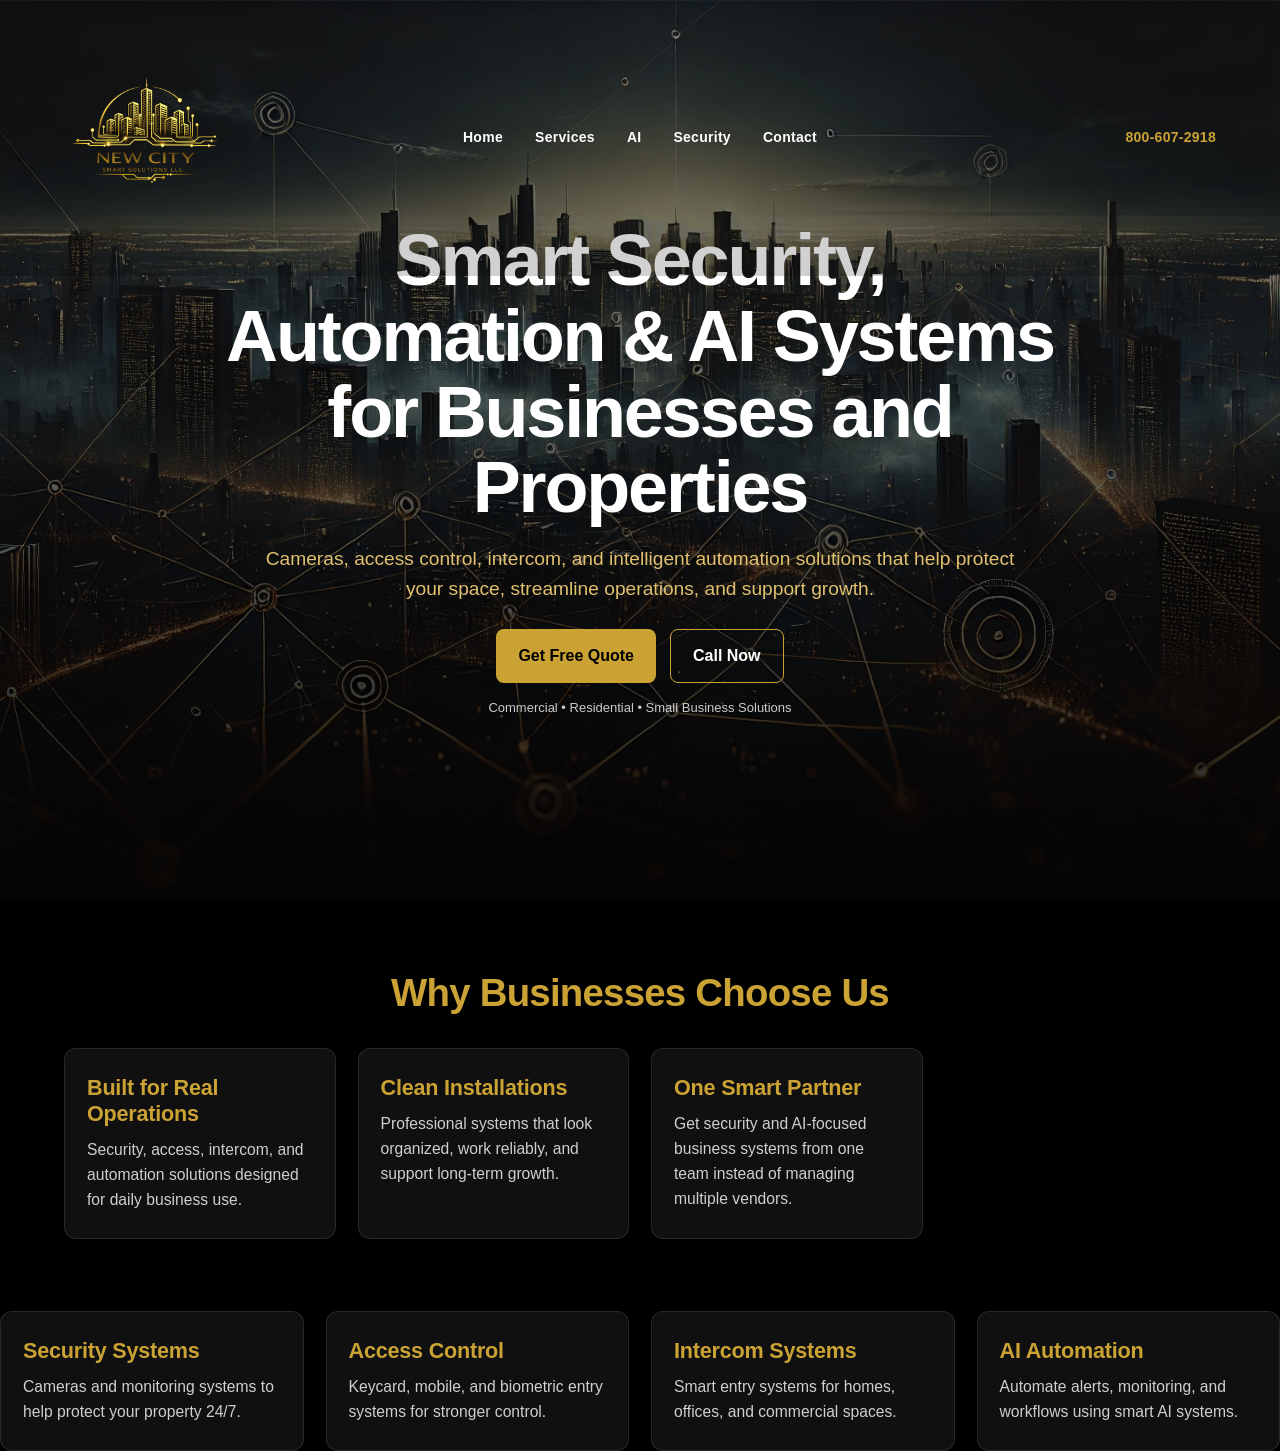
==== index.html @ bf5fdc08 "Update services section with new content" ====
<!DOCTYPE html>
<html lang="en">
<head>
  <meta charset="UTF-8" />
  <meta name="viewport" content="width=device-width, initial-scale=1.0" />
  <title>New City Smart Solutions LLC</title>
  <link rel="stylesheet" href="style.css" />
</head>

<body>

  <header class="site-header">
    <div class="header-shell">

      <div class="brand">
        <img src="logo-primary.png" class="brand-logo" alt="New City Smart Solutions logo" />
      </div>

      <nav class="main-nav">
        <a href="index.html">Home</a>
        <a href="services.html">Services</a>
        <a href="ai-automation.html">AI</a>
        <a href="security-systems.html">Security</a>
        <a href="contact.html">Contact</a>
      </nav>

      <div class="header-phone">
        800-607-2918
      </div>

    </div>
  </header>

  <section class="hero">
    <div class="hero-inner">

      <h1>Smart Security, Automation &amp; AI Systems for Businesses and Properties</h1>

      <p>
        Cameras, access control, intercom, and intelligent automation solutions that help protect your space, streamline operations, and support growth.
      </p>

      <div class="buttons">
        <a href="contact.html" class="btn gold">Get Free Quote</a>
        <a href="tel:18006072918" class="btn outline">Call Now</a>
      </div>

      <p style="margin-top:15px; font-size:13px; color:#ccc;">
        Commercial • Residential • Small Business Solutions
      </p>

    </div>
  </section>

 <section class="services">
  <h2>Why Businesses Choose Us</h2>

  <div class="service-grid">
    <div class="service-card">
      <h3>Built for Real Operations</h3>
      <p>Security, access, intercom, and automation solutions designed for daily business use.</p>
    </div>

    <div class="service-card">
      <h3>Clean Installations</h3>
      <p>Professional systems that look organized, work reliably, and support long-term growth.</p>
    </div>

    <div class="service-card">
      <h3>One Smart Partner</h3>
      <p>Get security and AI-focused business systems from one team instead of managing multiple vendors.</p>
    </div>
  </div>
</section>    <div class="service-grid">

      <a href="security-systems.html" class="service-card">
        <h3>Security Systems</h3>
        <p>
          Cameras and monitoring systems to help protect your property 24/7.
        </p>
      </a>

      <a href="access-control.html" class="service-card">
        <h3>Access Control</h3>
        <p>
          Keycard, mobile, and biometric entry systems for stronger control.
        </p>
      </a>

      <a href="intercom.html" class="service-card">
        <h3>Intercom Systems</h3>
        <p>
          Smart entry systems for homes, offices, and commercial spaces.
        </p>
      </a>

      <a href="ai-automation.html" class="service-card">
        <h3>AI Automation</h3>
        <p>
          Automate alerts, monitoring, and workflows using smart AI systems.
        </p>
      </a>

    </div>
  </section>

</body>
</html>
---- style.css ----
:root{
  --gold:#cba234;
  --gold-soft:#e1c16f;
  --bg:#000;
  --bg-card:#101010;
  --text:#ffffff;
  --muted:#cfcfcf;
  --border:rgba(255,255,255,0.10);
  --max:1200px;
}

/* RESET */
*{
  box-sizing:border-box;
  margin:0;
  padding:0;
}

html{
  scroll-behavior:smooth;
}

body{
  font-family:Arial, sans-serif;
  background:var(--bg);
  color:var(--text);
  line-height:1.5;
}

a{
  color:inherit;
  text-decoration:none;
}

img{
  display:block;
  max-width:100%;
}

/* ================= HEADER ================= */

.site-header{
  position:fixed;
  top:0;
  left:0;
  width:100%;
  background:rgba(0,0,0,0.18);
  z-index:100;
}

.header-shell{
  display:flex;
  align-items:center;
  justify-content:space-between;
  width:100%;
  max-width:var(--max);
  margin:0 auto;
  padding:14px 24px;
  gap:24px;
}

.brand{
  flex:1;
  display:flex;
  align-items:center;
}

.brand-logo{
  width:150px;
  height:auto;
}

.main-nav{
  flex:1;
  display:flex;
  justify-content:center;
  align-items:center;
  gap:32px;
}

.main-nav a{
  color:var(--text);
  font-size:14px;
  font-weight:600;
  letter-spacing:0.02em;
  transition:opacity 0.2s ease;
}

.main-nav a:hover{
  opacity:0.75;
}

.header-phone{
  flex:1;
  text-align:right;
  color:var(--gold);
  font-weight:700;
  white-space:nowrap;
  font-size:14px;
  letter-spacing:0.02em;
}

/* ================= HERO ================= */

.hero{
  min-height:100vh;
  display:flex;
  align-items:center;
  justify-content:center;
  text-align:center;
  padding:132px 24px 72px;
  background:
    linear-gradient(rgba(0,0,0,0.34), rgba(0,0,0,0.88)),
    url("hero-city.webp") center/cover no-repeat;
}

.hero-inner{
  width:100%;
  max-width:860px;
}

.hero h1{
  font-size:clamp(2.4rem, 6vw, 4.5rem);
  line-height:1.05;
  letter-spacing:-0.03em;
  margin-bottom:18px;
}

.hero p{
  max-width:760px;
  margin:0 auto 18px;
  color:var(--gold-soft);
  font-size:clamp(1rem, 2vw, 1.2rem);
  line-height:1.55;
}

.buttons{
  display:flex;
  flex-direction:column;
  gap:14px;
  margin-top:26px;
}

.btn{
  display:inline-flex;
  align-items:center;
  justify-content:center;
  min-height:50px;
  padding:14px 22px;
  border-radius:8px;
  font-weight:700;
  text-align:center;
  transition:transform 0.2s ease, opacity 0.2s ease;
}

.btn:hover{
  transform:translateY(-1px);
  opacity:0.96;
}

.gold{
  background:var(--gold);
  color:#000;
}

.outline{
  border:1px solid var(--gold);
  color:var(--text);
  background:transparent;
}

/* ================= CONTENT SECTIONS ================= */

.services{
  max-width:var(--max);
  margin:0 auto;
  padding:72px 24px;
}

.services h2{
  color:var(--gold);
  text-align:center;
  margin-bottom:34px;
  font-size:clamp(1.8rem, 3vw, 2.4rem);
  line-height:1.1;
  letter-spacing:-0.02em;
}

.services > p{
  color:var(--muted);
}

/* ================= SERVICE GRID ================= */

.service-grid{
  display:grid;
  grid-template-columns:1fr;
  gap:22px;
}

.service-card{
  display:block;
  background:var(--bg-card);
  border:1px solid var(--border);
  border-radius:12px;
  padding:26px 22px;
  transition:transform 0.2s ease, border-color 0.2s ease;
}

.service-card:hover{
  transform:translateY(-3px);
  border-color:rgba(203,162,52,0.45);
}

.service-card h3{
  color:var(--gold);
  margin-bottom:10px;
  font-size:1.35rem;
  line-height:1.2;
  letter-spacing:-0.01em;
}

.service-card p{
  color:var(--muted);
  font-size:0.98rem;
  line-height:1.6;
}

/* ================= FORM ================= */

form{
  width:100%;
  max-width:760px;
  margin:0 auto;
}

input,
textarea,
button{
  font:inherit;
}

input,
textarea{
  width:100%;
  padding:14px 16px;
  border:1px solid var(--border);
  border-radius:8px;
  background:#0b0b0b;
  color:var(--text);
}

textarea{
  min-height:150px;
  resize:vertical;
}

/* ================= DESKTOP ================= */

@media (min-width:768px){
  .buttons{
    flex-direction:row;
    justify-content:center;
  }

  .brand-logo{
    width:165px;
  }

  .service-grid{
    grid-template-columns:repeat(2, 1fr);
  }
}

@media (min-width:1024px){
  .service-grid{
    grid-template-columns:repeat(4, 1fr);
  }
}

/* ================= MOBILE ================= */

@media (max-width:768px){
  .header-shell{
    flex-direction:column;
    align-items:center;
    gap:12px;
    padding:12px 16px;
  }

  .brand,
  .main-nav,
  .header-phone{
    flex:none;
    width:100%;
    text-align:center;
    justify-content:center;
  }

  .main-nav{
    flex-wrap:wrap;
    gap:14px 18px;
  }

  .hero{
    padding:188px 20px 64px;
  }

  .services{
    padding:56px 16px;
  }
}
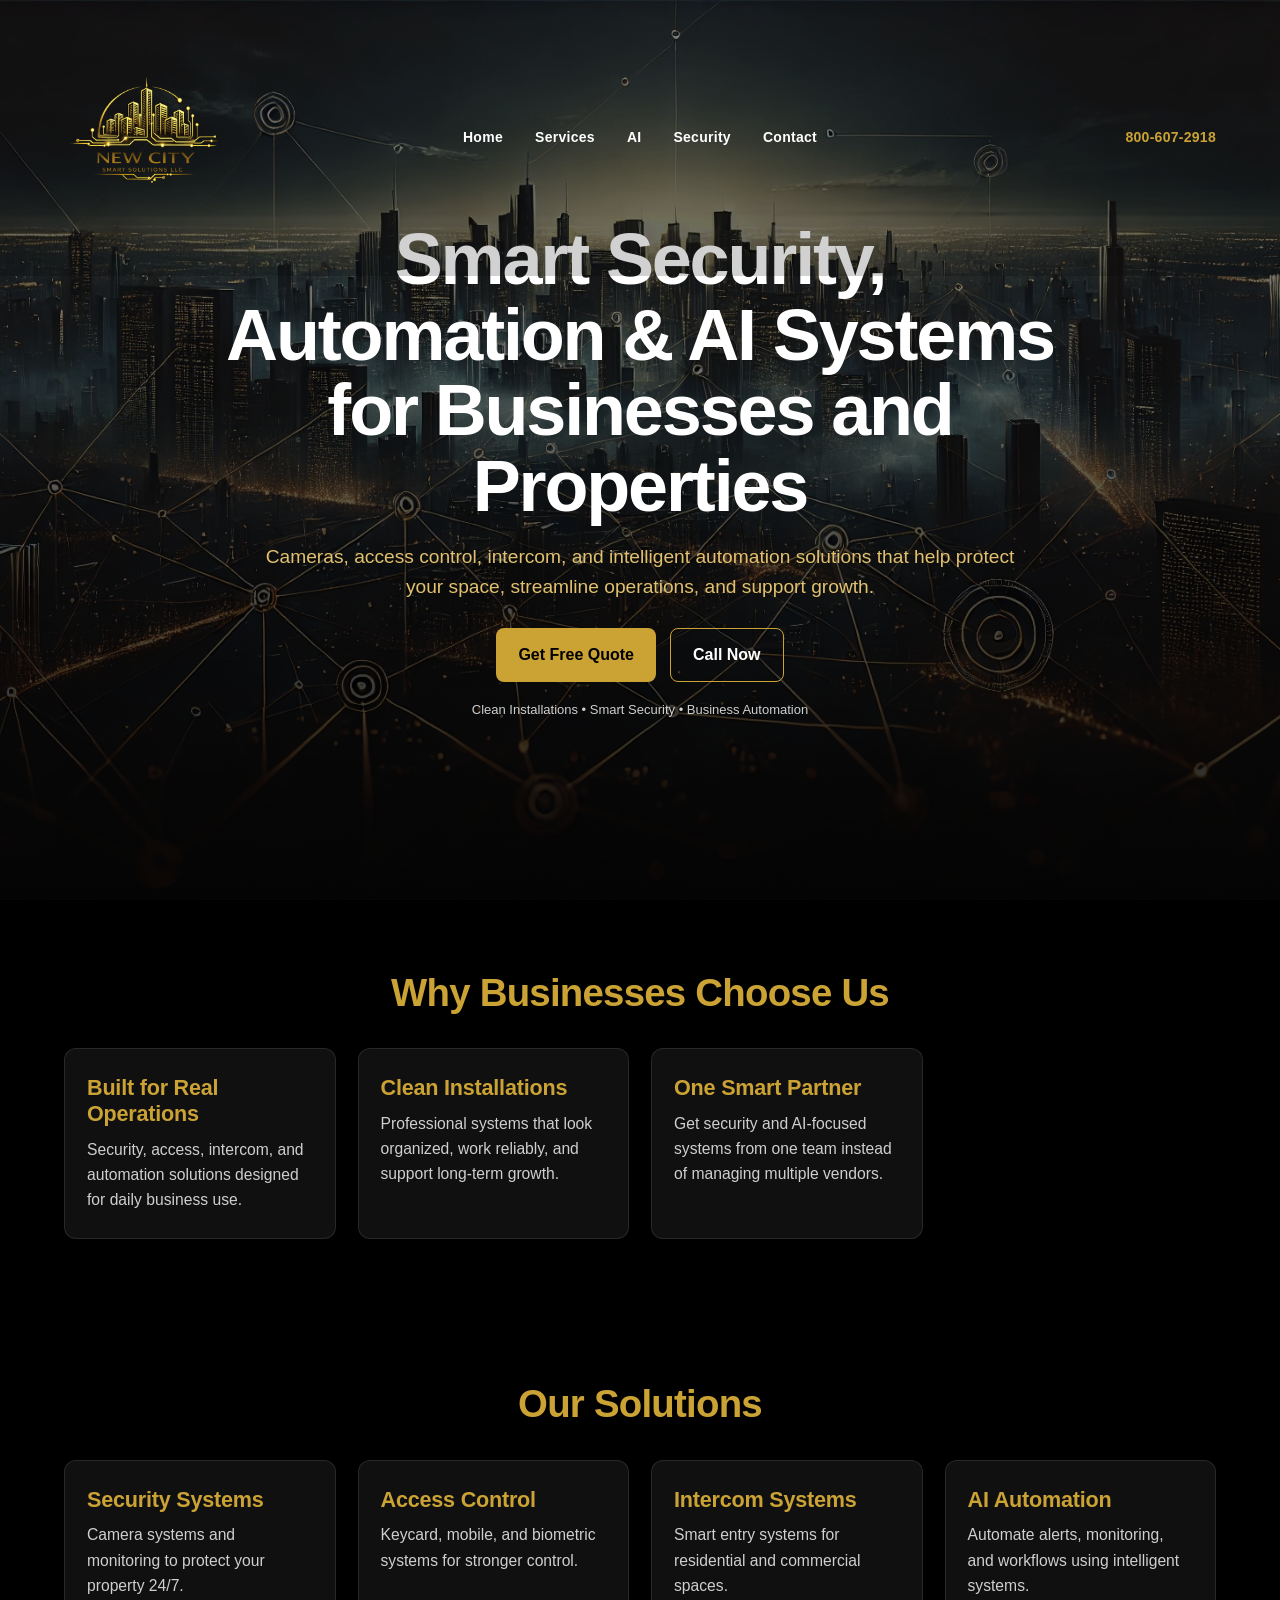
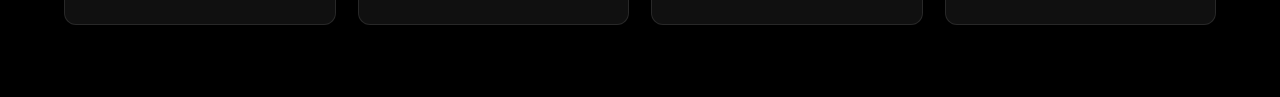
==== commit 31902b4f: "Refactor header and hero section in index.html" ====
--- a/index.html
+++ b/index.html
@@ -9,100 +9,119 @@
 
 <body>
 
-  <header class="site-header">
-    <div class="header-shell">
+<!-- HEADER -->
+<header class="site-header">
+  <div class="header-shell">
 
-      <div class="brand">
-        <img src="logo-primary.png" class="brand-logo" alt="New City Smart Solutions logo" />
-      </div>
+    <div class="brand">
+      <img src="logo-primary.png" class="brand-logo" alt="New City Smart Solutions logo" />
+    </div>
 
-      <nav class="main-nav">
-        <a href="index.html">Home</a>
-        <a href="services.html">Services</a>
-        <a href="ai-automation.html">AI</a>
-        <a href="security-systems.html">Security</a>
-        <a href="contact.html">Contact</a>
-      </nav>
+    <nav class="main-nav">
+      <a href="index.html">Home</a>
+      <a href="services.html">Services</a>
+      <a href="ai-automation.html">AI</a>
+      <a href="security-systems.html">Security</a>
+      <a href="contact.html">Contact</a>
+    </nav>
 
-      <div class="header-phone">
-        800-607-2918
-      </div>
+    <div class="header-phone">
+      800-607-2918
+    </div>
 
+  </div>
+</header>
+
+<!-- HERO -->
+<section class="hero">
+  <div class="hero-inner">
+
+    <h1>Smart Security, Automation &amp; AI Systems for Businesses and Properties</h1>
+
+    <p>
+      Cameras, access control, intercom, and intelligent automation solutions that help protect your space, streamline operations, and support growth.
+    </p>
+
+    <div class="buttons">
+      <a href="contact.html" class="btn gold">Get Free Quote</a>
+      <a href="tel:18006072918" class="btn outline">Call Now</a>
     </div>
-  </header>
 
-  <section class="hero">
-    <div class="hero-inner">
+    <p style="margin-top:18px; font-size:13px; color:#cfcfcf;">
+      Clean Installations • Smart Security • Business Automation
+    </p>
 
-      <h1>Smart Security, Automation &amp; AI Systems for Businesses and Properties</h1>
+  </div>
+</section>
 
-      <p>
-        Cameras, access control, intercom, and intelligent automation solutions that help protect your space, streamline operations, and support growth.
-      </p>
-
-      <div class="buttons">
-        <a href="contact.html" class="btn gold">Get Free Quote</a>
-        <a href="tel:18006072918" class="btn outline">Call Now</a>
-      </div>
-
-      <p style="margin-top:15px; font-size:13px; color:#ccc;">
-        Commercial • Residential • Small Business Solutions
-      </p>
-
-    </div>
-  </section>
-
- <section class="services">
+<!-- TRUST SECTION -->
+<section class="services">
   <h2>Why Businesses Choose Us</h2>
 
   <div class="service-grid">
+
     <div class="service-card">
       <h3>Built for Real Operations</h3>
-      <p>Security, access, intercom, and automation solutions designed for daily business use.</p>
+      <p>
+        Security, access, intercom, and automation solutions designed for daily business use.
+      </p>
     </div>
 
     <div class="service-card">
       <h3>Clean Installations</h3>
-      <p>Professional systems that look organized, work reliably, and support long-term growth.</p>
+      <p>
+        Professional systems that look organized, work reliably, and support long-term growth.
+      </p>
     </div>
 
     <div class="service-card">
       <h3>One Smart Partner</h3>
-      <p>Get security and AI-focused business systems from one team instead of managing multiple vendors.</p>
+      <p>
+        Get security and AI-focused systems from one team instead of managing multiple vendors.
+      </p>
     </div>
+
   </div>
-</section>    <div class="service-grid">
+</section>
 
-      <a href="security-systems.html" class="service-card">
-        <h3>Security Systems</h3>
-        <p>
-          Cameras and monitoring systems to help protect your property 24/7.
-        </p>
-      </a>
+<!-- SERVICES SECTION -->
+<section class="services">
 
-      <a href="access-control.html" class="service-card">
-        <h3>Access Control</h3>
-        <p>
-          Keycard, mobile, and biometric entry systems for stronger control.
-        </p>
-      </a>
+  <h2>Our Solutions</h2>
 
-      <a href="intercom.html" class="service-card">
-        <h3>Intercom Systems</h3>
-        <p>
-          Smart entry systems for homes, offices, and commercial spaces.
-        </p>
-      </a>
+  <div class="service-grid">
 
-      <a href="ai-automation.html" class="service-card">
-        <h3>AI Automation</h3>
-        <p>
-          Automate alerts, monitoring, and workflows using smart AI systems.
-        </p>
-      </a>
+    <a href="security-systems.html" class="service-card">
+      <h3>Security Systems</h3>
+      <p>
+        Camera systems and monitoring to protect your property 24/7.
+      </p>
+    </a>
 
-    </div>
-  </section>
+    <a href="access-control.html" class="service-card">
+      <h3>Access Control</h3>
+      <p>
+        Keycard, mobile, and biometric systems for stronger control.
+      </p>
+    </a>
+
+    <a href="intercom.html" class="service-card">
+      <h3>Intercom Systems</h3>
+      <p>
+        Smart entry systems for residential and commercial spaces.
+      </p>
+    </a>
+
+    <a href="ai-automation.html" class="service-card">
+      <h3>AI Automation</h3>
+      <p>
+        Automate alerts, monitoring, and workflows using intelligent systems.
+      </p>
+    </a>
+
+  </div>
+
+</section>
 
 </body>
 </html>
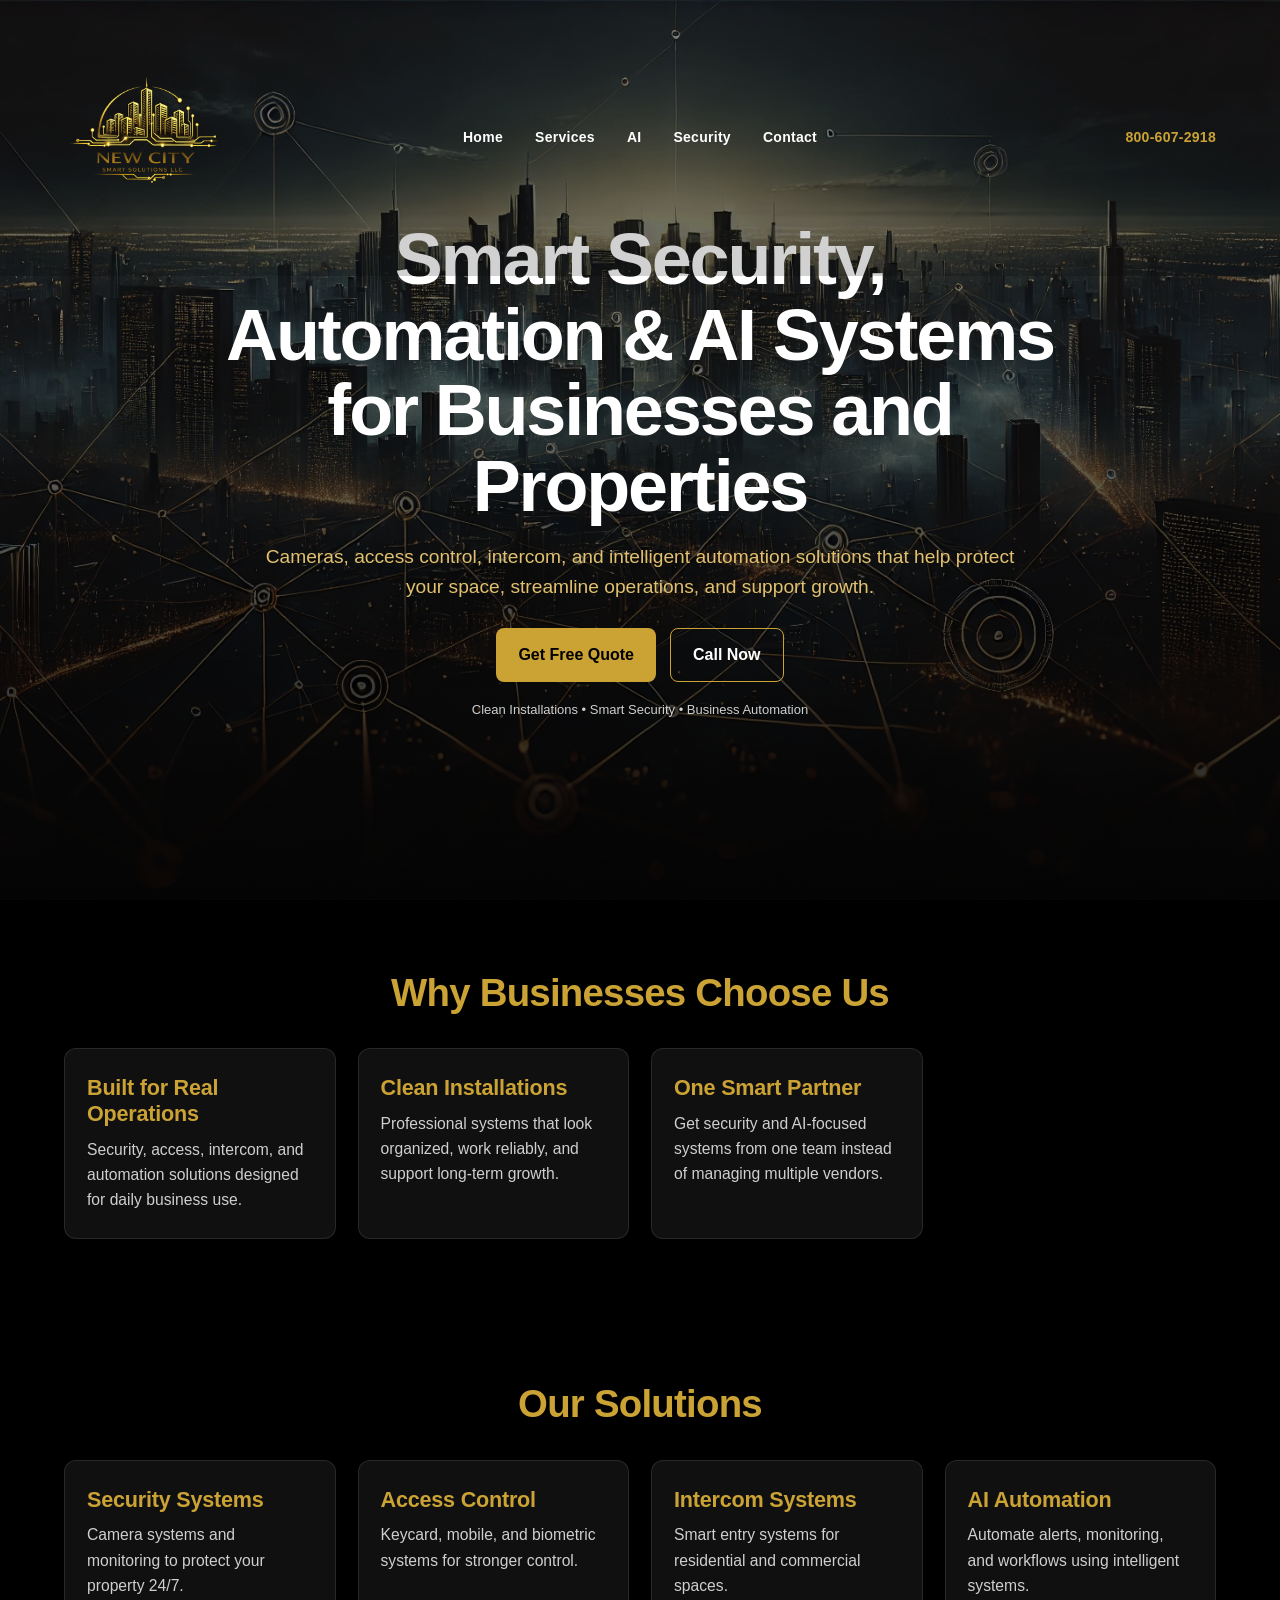
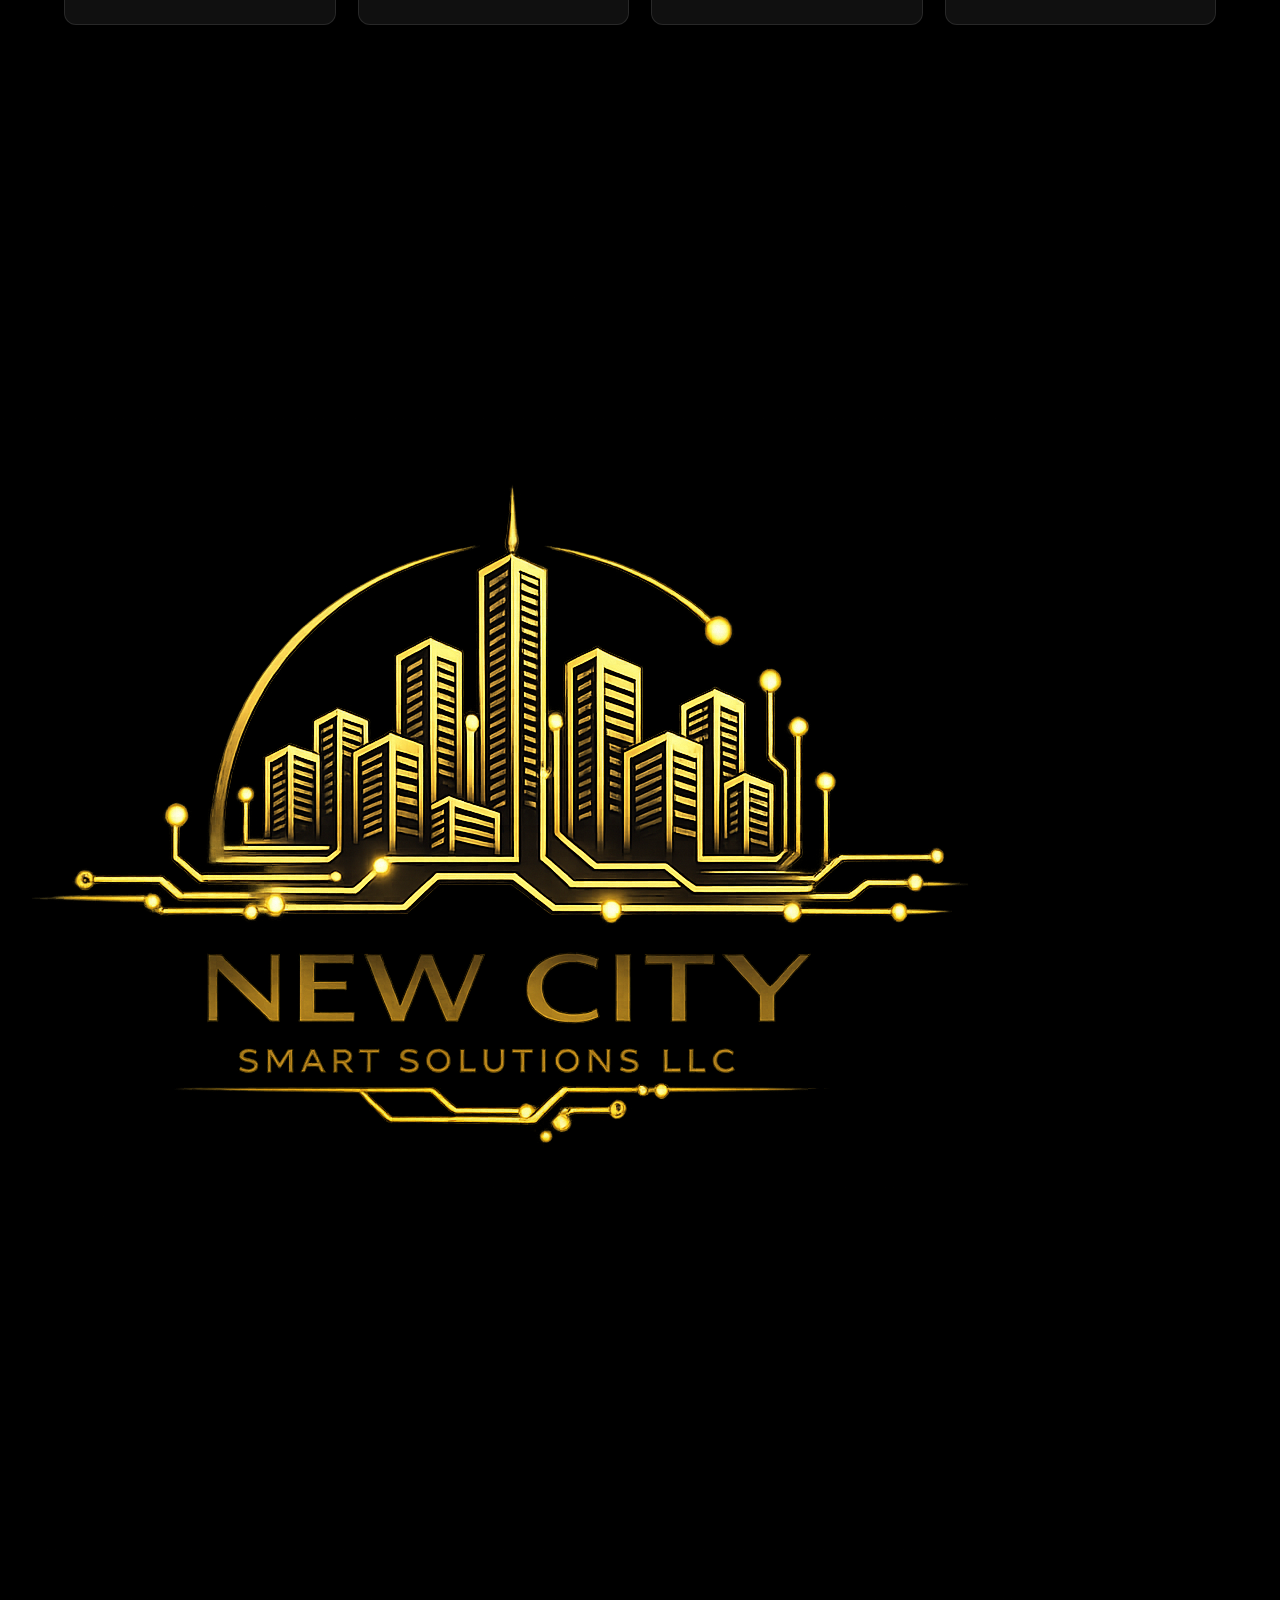
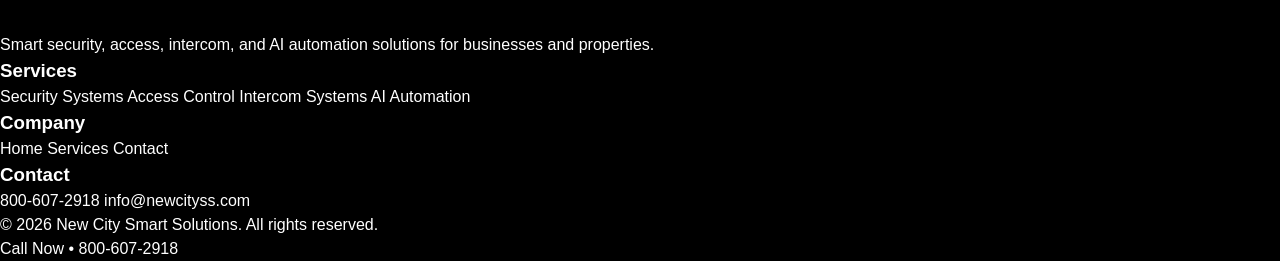
==== commit c49e12b6: "Implement footer with company and contact info Added footer section with company details and contact" ====
--- a/index.html
+++ b/index.html
@@ -9,7 +9,6 @@
 
 <body>
 
-<!-- HEADER -->
 <header class="site-header">
   <div class="header-shell">
 
@@ -32,7 +31,6 @@
   </div>
 </header>
 
-<!-- HERO -->
 <section class="hero">
   <div class="hero-inner">
 
@@ -54,7 +52,6 @@
   </div>
 </section>
 
-<!-- TRUST SECTION -->
 <section class="services">
   <h2>Why Businesses Choose Us</h2>
 
@@ -84,9 +81,7 @@
   </div>
 </section>
 
-<!-- SERVICES SECTION -->
 <section class="services">
-
   <h2>Our Solutions</h2>
 
   <div class="service-grid">
@@ -120,8 +115,47 @@
     </a>
 
   </div>
+</section>
 
-</section>
+<footer class="site-footer">
+  <div class="footer-shell">
+
+    <div class="footer-brand">
+      <img src="logo-primary.png" class="footer-logo" alt="New City Smart Solutions logo" />
+      <p class="footer-copy">
+        Smart security, access, intercom, and AI automation solutions for businesses and properties.
+      </p>
+    </div>
+
+    <div class="footer-column">
+      <h3>Services</h3>
+      <a href="security-systems.html">Security Systems</a>
+      <a href="access-control.html">Access Control</a>
+      <a href="intercom.html">Intercom Systems</a>
+      <a href="ai-automation.html">AI Automation</a>
+    </div>
+
+    <div class="footer-column">
+      <h3>Company</h3>
+      <a href="index.html">Home</a>
+      <a href="services.html">Services</a>
+      <a href="contact.html">Contact</a>
+    </div>
+
+    <div class="footer-column">
+      <h3>Contact</h3>
+      <a href="tel:18006072918">800-607-2918</a>
+      <a href="mailto:info@newcityss.com">info@newcityss.com</a>
+    </div>
+
+  </div>
+
+  <div class="footer-bottom">
+    <p>© 2026 New City Smart Solutions. All rights reserved.</p>
+  </div>
+</footer>
+
+<a href="tel:18006072918" class="mobile-call-bar">Call Now • 800-607-2918</a>
 
 </body>
 </html>
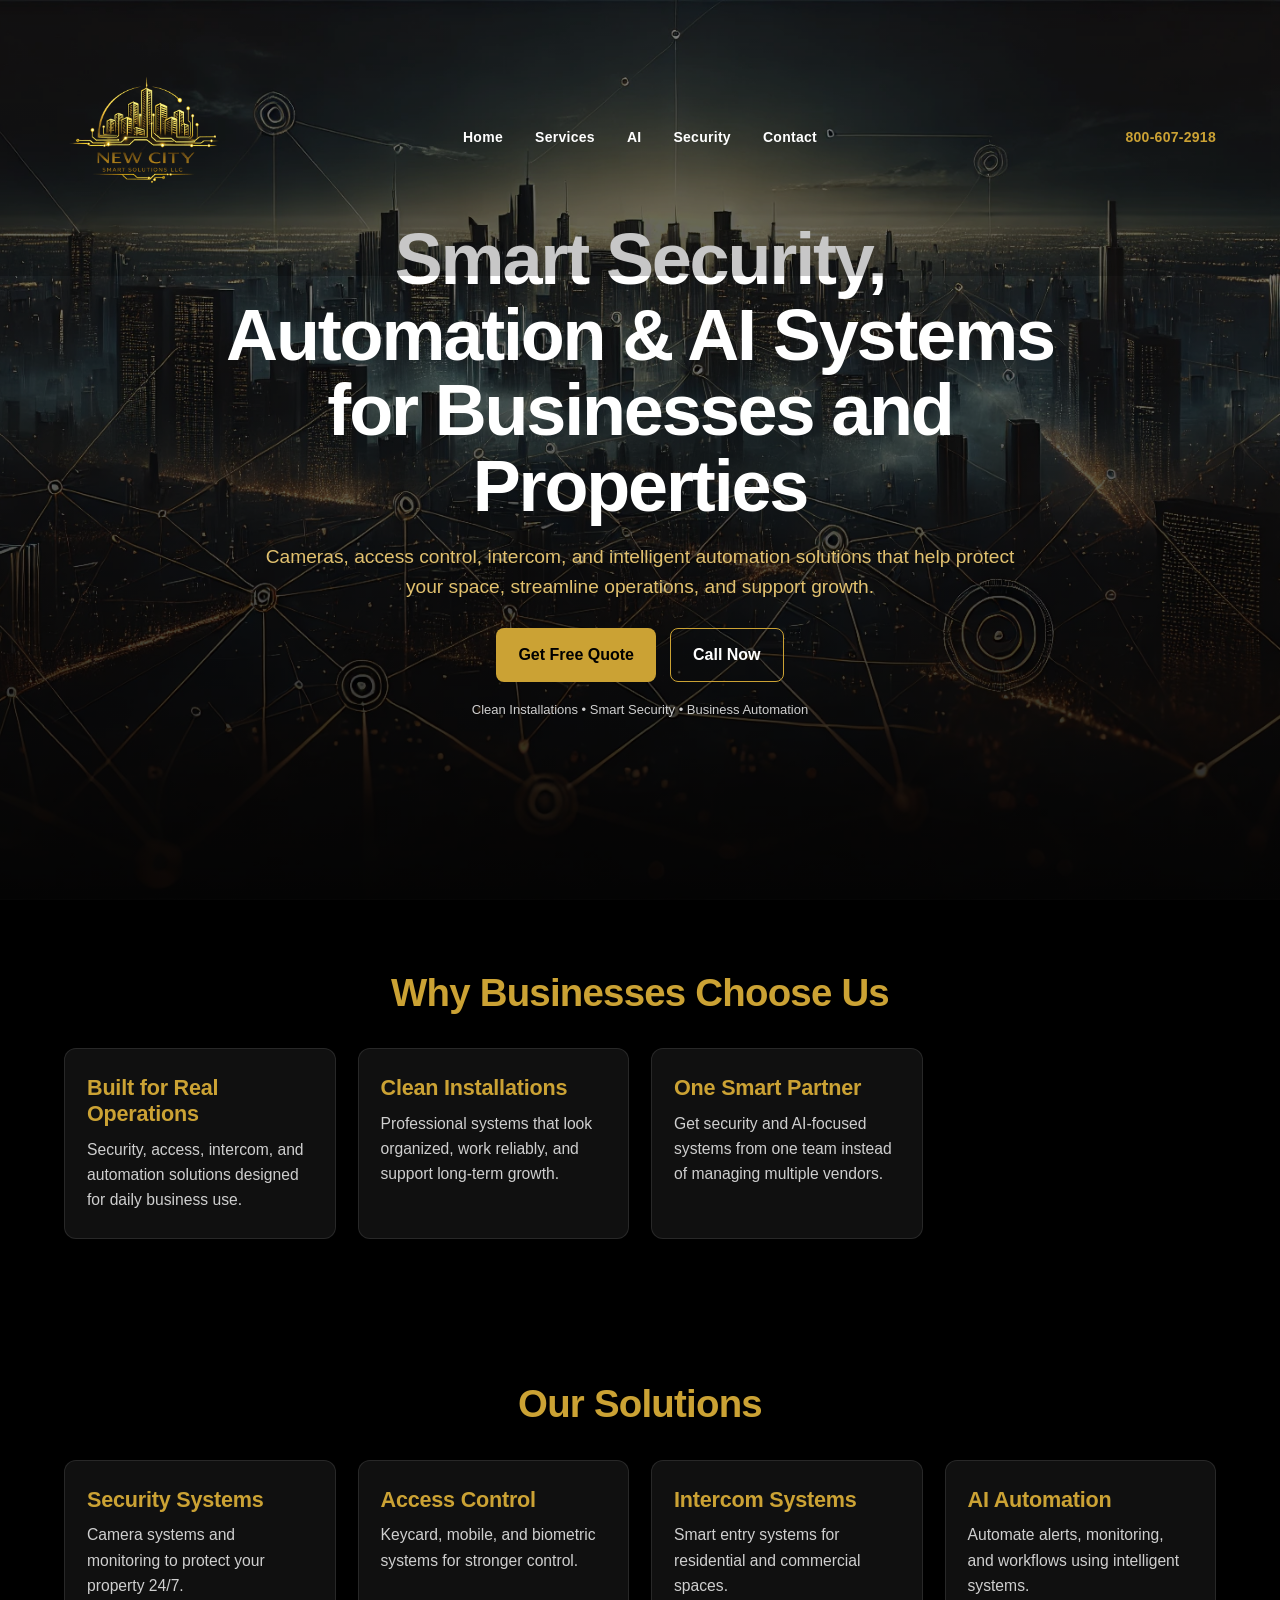
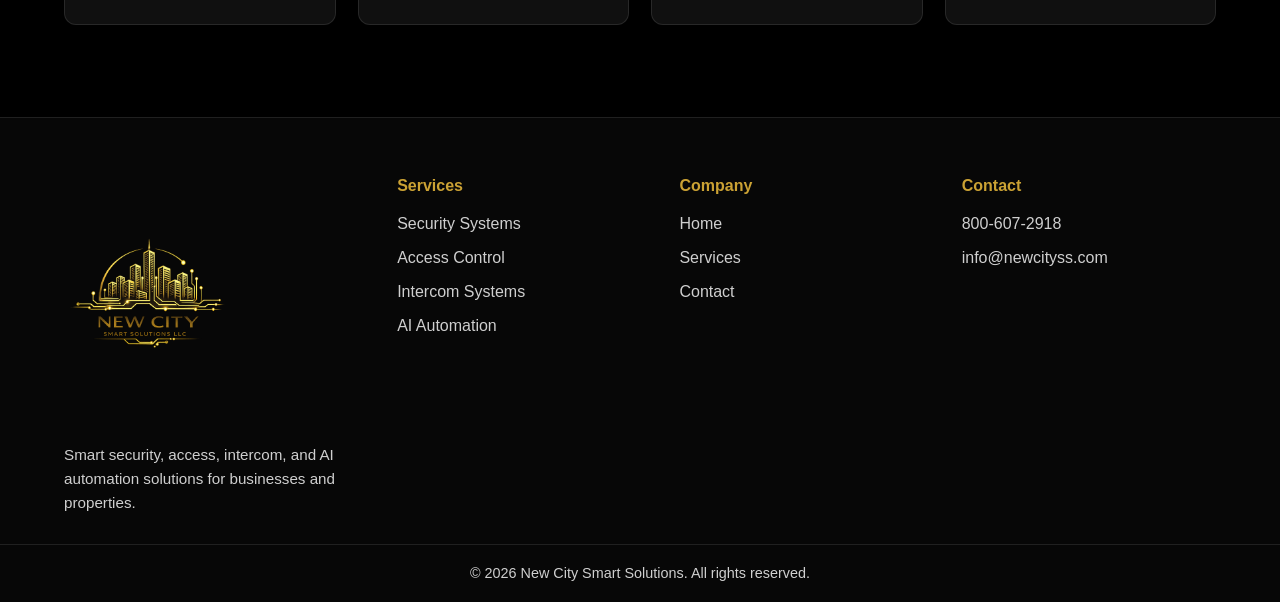
==== commit 76fe81d7: "Fix broken pages, add missing footer/mobile-bar/script to all pages Co-authored-by: etorresrely-dev " ====
--- a/index.html
+++ b/index.html
@@ -157,5 +157,6 @@
 
 <a href="tel:18006072918" class="mobile-call-bar">Call Now • 800-607-2918</a>
 
+<script src="script.js"></script>
 </body>
 </html>
--- a/style.css
+++ b/style.css
@@ -3,6 +3,7 @@
   --gold-soft:#e1c16f;
   --bg:#000;
   --bg-card:#101010;
+  --bg-footer:#070707;
   --text:#ffffff;
   --muted:#cfcfcf;
   --border:rgba(255,255,255,0.10);
@@ -37,14 +38,13 @@
   max-width:100%;
 }
 
-/* ================= HEADER ================= */
-
+/* HEADER */
 .site-header{
   position:fixed;
   top:0;
   left:0;
   width:100%;
-  background:rgba(0,0,0,0.18);
+  background:rgba(0,0,0,0.22);
   z-index:100;
 }
 
@@ -100,8 +100,7 @@
   letter-spacing:0.02em;
 }
 
-/* ================= HERO ================= */
-
+/* HOME HERO */
 .hero{
   min-height:100vh;
   display:flex;
@@ -117,6 +116,8 @@
 .hero-inner{
   width:100%;
   max-width:860px;
+  position:relative;
+  z-index:2;
 }
 
 .hero h1{
@@ -134,6 +135,49 @@
   line-height:1.55;
 }
 
+/* SERVICE HERO */
+.service-hero{
+  min-height:72vh;
+  display:flex;
+  align-items:center;
+  justify-content:center;
+  text-align:center;
+  position:relative;
+  padding:140px 24px 80px;
+  background-position:center;
+  background-size:cover;
+  background-repeat:no-repeat;
+}
+
+.hero-overlay{
+  position:absolute;
+  inset:0;
+  background:linear-gradient(rgba(0,0,0,0.30), rgba(0,0,0,0.82));
+}
+
+.service-hero .hero-inner{
+  width:100%;
+  max-width:860px;
+  position:relative;
+  z-index:2;
+}
+
+.service-hero h1{
+  font-size:clamp(2.3rem, 6vw, 4rem);
+  line-height:1.08;
+  letter-spacing:-0.03em;
+  margin-bottom:12px;
+}
+
+.service-hero p{
+  color:var(--gold-soft);
+  font-size:clamp(1rem, 2vw, 1.18rem);
+  line-height:1.5;
+  margin:0 auto 18px;
+  max-width:720px;
+}
+
+/* BUTTONS */
 .buttons{
   display:flex;
   flex-direction:column;
@@ -169,8 +213,7 @@
   background:transparent;
 }
 
-/* ================= CONTENT SECTIONS ================= */
-
+/* SECTIONS */
 .services{
   max-width:var(--max);
   margin:0 auto;
@@ -190,8 +233,7 @@
   color:var(--muted);
 }
 
-/* ================= SERVICE GRID ================= */
-
+/* GRID */
 .service-grid{
   display:grid;
   grid-template-columns:1fr;
@@ -226,8 +268,7 @@
   line-height:1.6;
 }
 
-/* ================= FORM ================= */
-
+/* FORM */
 form{
   width:100%;
   max-width:760px;
@@ -255,8 +296,75 @@
   resize:vertical;
 }
 
-/* ================= DESKTOP ================= */
-
+/* FOOTER */
+.site-footer{
+  background:var(--bg-footer);
+  border-top:1px solid var(--border);
+  margin-top:20px;
+}
+
+.footer-shell{
+  max-width:var(--max);
+  margin:0 auto;
+  padding:56px 24px 28px;
+  display:grid;
+  grid-template-columns:1fr;
+  gap:28px;
+}
+
+.footer-brand{
+  display:flex;
+  flex-direction:column;
+  gap:14px;
+}
+
+.footer-logo{
+  width:170px;
+  height:auto;
+}
+
+.footer-copy{
+  color:var(--muted);
+  max-width:340px;
+  font-size:0.95rem;
+  line-height:1.6;
+}
+
+.footer-column{
+  display:flex;
+  flex-direction:column;
+  gap:10px;
+}
+
+.footer-column h3{
+  color:var(--gold);
+  font-size:1rem;
+  margin-bottom:4px;
+}
+
+.footer-column a{
+  color:var(--muted);
+  transition:color 0.2s ease;
+}
+
+.footer-column a:hover{
+  color:var(--text);
+}
+
+.footer-bottom{
+  border-top:1px solid var(--border);
+  padding:18px 24px calc(18px + env(safe-area-inset-bottom, 0px));
+  text-align:center;
+  color:var(--muted);
+  font-size:0.9rem;
+}
+
+/* MOBILE CALL BAR */
+.mobile-call-bar{
+  display:none;
+}
+
+/* DESKTOP */
 @media (min-width:768px){
   .buttons{
     flex-direction:row;
@@ -270,6 +378,11 @@
   .service-grid{
     grid-template-columns:repeat(2, 1fr);
   }
+
+  .footer-shell{
+    grid-template-columns:1.2fr 1fr 1fr 1fr;
+    align-items:start;
+  }
 }
 
 @media (min-width:1024px){
@@ -278,14 +391,20 @@
   }
 }
 
-/* ================= MOBILE ================= */
-
+/* MOBILE */
 @media (max-width:768px){
+  .site-header{
+    position:sticky;
+    top:0;
+    background:rgba(0,0,0,0.82);
+    backdrop-filter:none;
+  }
+
   .header-shell{
     flex-direction:column;
     align-items:center;
-    gap:12px;
-    padding:12px 16px;
+    gap:8px;
+    padding:10px 16px 12px;
   }
 
   .brand,
@@ -293,20 +412,81 @@
   .header-phone{
     flex:none;
     width:100%;
+    justify-content:center;
     text-align:center;
-    justify-content:center;
+  }
+
+  .brand-logo{
+    width:132px;
+    margin:0 auto;
   }
 
   .main-nav{
     flex-wrap:wrap;
-    gap:14px 18px;
+    gap:8px 14px;
+  }
+
+  .main-nav a{
+    font-size:12px;
+    line-height:1.2;
+  }
+
+  .header-phone{
+    display:none;
   }
 
   .hero{
-    padding:188px 20px 64px;
+    min-height:auto;
+    padding:72px 20px 64px;
+  }
+
+  .hero h1{
+    font-size:clamp(2rem, 8vw, 3.2rem);
+    line-height:1.08;
+  }
+
+  .hero p{
+    font-size:1rem;
+    line-height:1.5;
+  }
+
+  .service-hero{
+    min-height:auto;
+    padding:72px 20px 64px;
+  }
+
+  .service-hero h1{
+    font-size:clamp(2rem, 8vw, 3rem);
   }
 
   .services{
     padding:56px 16px;
   }
-}
+
+  .footer-shell{
+    padding:48px 16px 24px;
+  }
+
+  .footer-bottom{
+    padding:16px 16px calc(82px + env(safe-area-inset-bottom, 0px));
+  }
+
+  .mobile-call-bar{
+    position:fixed;
+    left:16px;
+    right:16px;
+    bottom:calc(16px + env(safe-area-inset-bottom, 0px));
+    display:flex;
+    align-items:center;
+    justify-content:center;
+    min-height:54px;
+    padding:14px 18px;
+    border-radius:999px;
+    background:var(--gold);
+    color:#000;
+    font-weight:800;
+    font-size:15px;
+    z-index:200;
+    box-shadow:0 10px 30px rgba(0,0,0,0.35);
+  }
+}
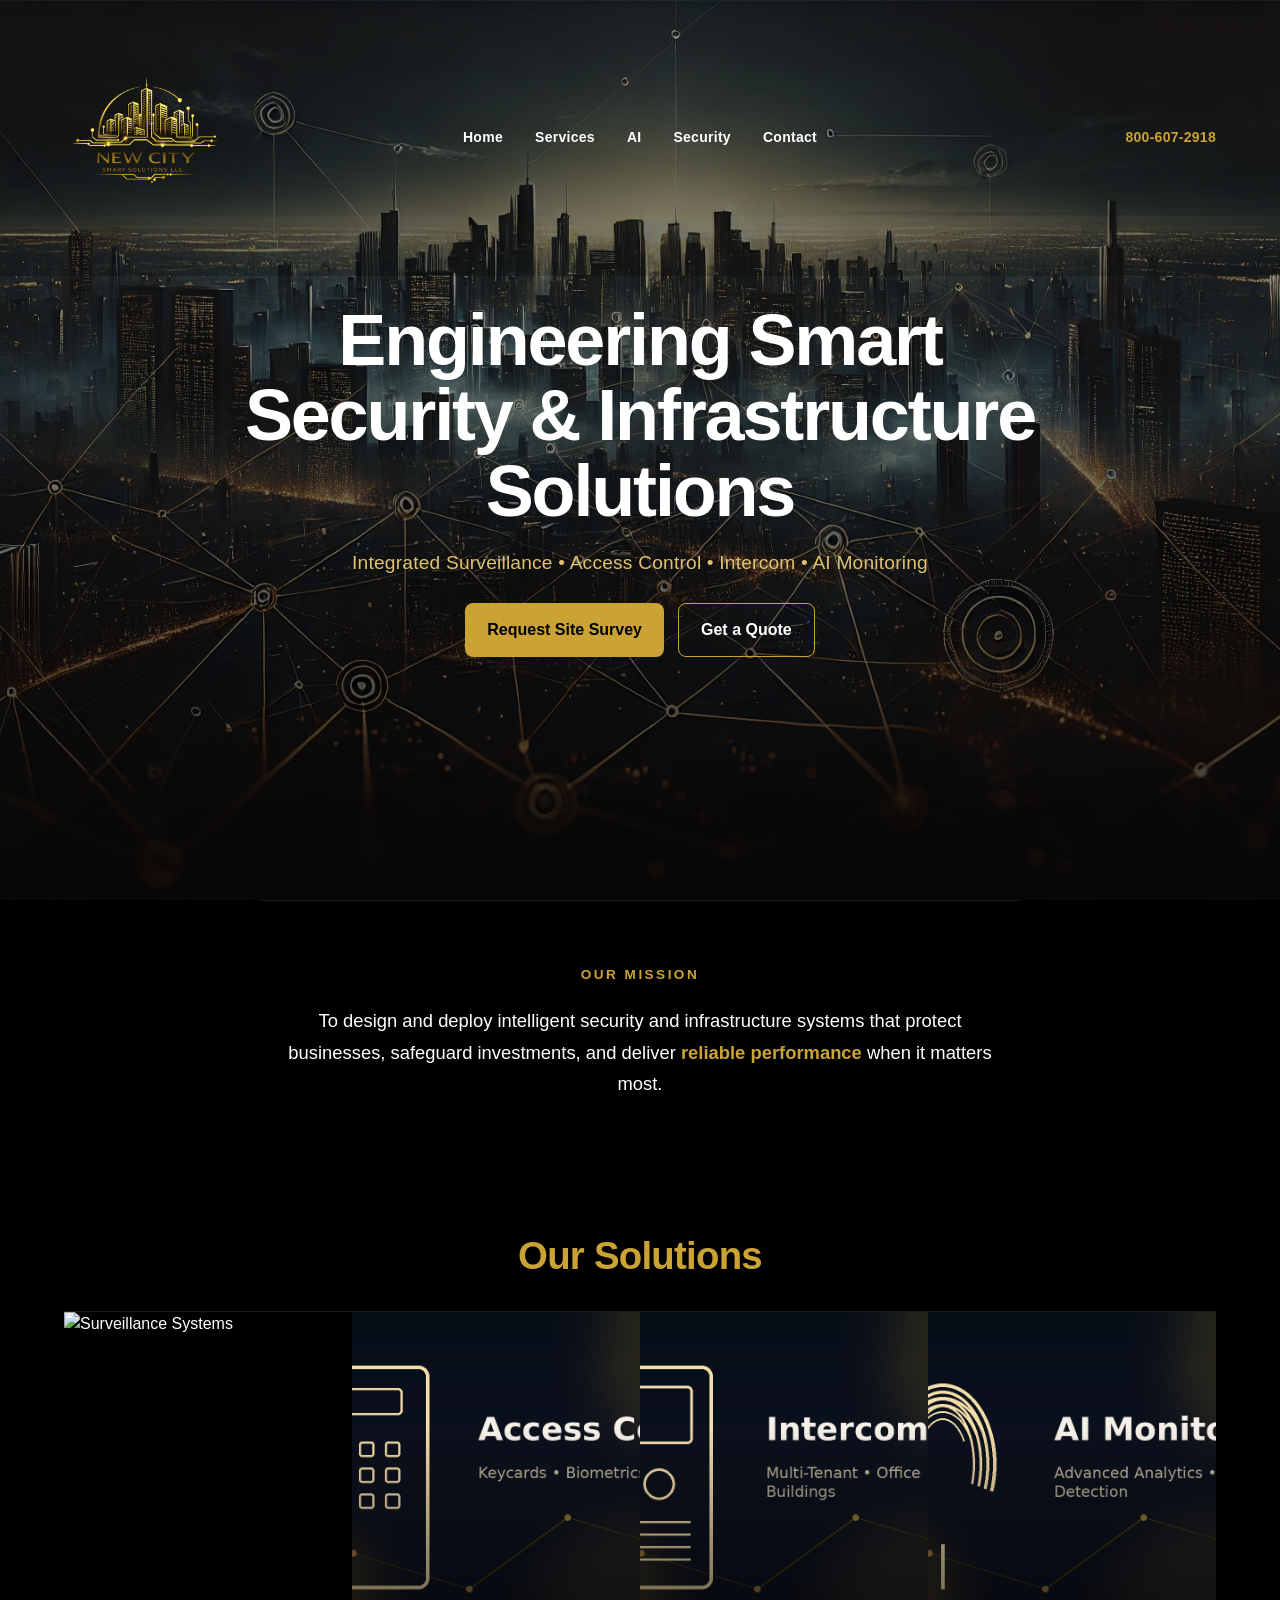
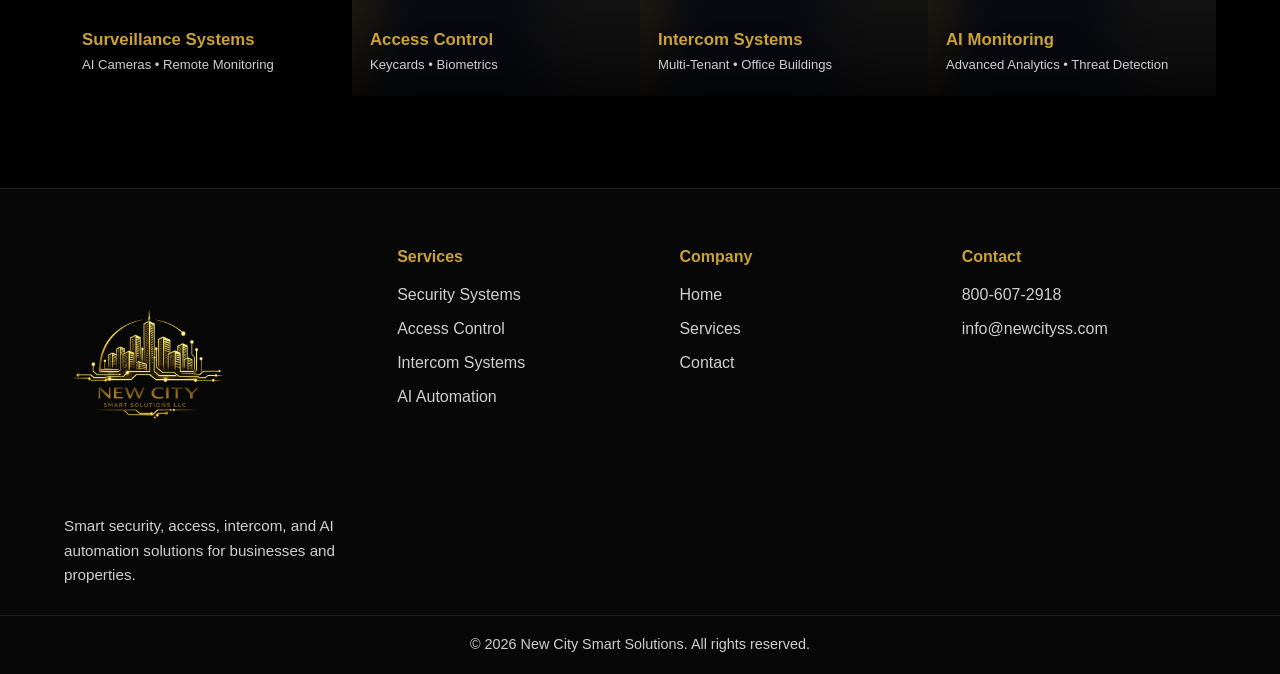
==== commit c386b33a: "Redesign hero page: new heading, mission section, image solution cards Co-authored-by: etorresrely-d" ====
--- a/index.html
+++ b/index.html
@@ -34,84 +34,66 @@
 <section class="hero">
   <div class="hero-inner">
 
-    <h1>Smart Security, Automation &amp; AI Systems for Businesses and Properties</h1>
+    <h1>Engineering Smart Security &amp; Infrastructure Solutions</h1>
 
-    <p>
-      Cameras, access control, intercom, and intelligent automation solutions that help protect your space, streamline operations, and support growth.
+    <p class="hero-tagline">
+      Integrated Surveillance &bull; Access Control &bull; Intercom &bull; AI Monitoring
     </p>
 
     <div class="buttons">
-      <a href="contact.html" class="btn gold">Get Free Quote</a>
-      <a href="tel:18006072918" class="btn outline">Call Now</a>
-    </div>
-
-    <p style="margin-top:18px; font-size:13px; color:#cfcfcf;">
-      Clean Installations • Smart Security • Business Automation
-    </p>
-
-  </div>
-</section>
-
-<section class="services">
-  <h2>Why Businesses Choose Us</h2>
-
-  <div class="service-grid">
-
-    <div class="service-card">
-      <h3>Built for Real Operations</h3>
-      <p>
-        Security, access, intercom, and automation solutions designed for daily business use.
-      </p>
-    </div>
-
-    <div class="service-card">
-      <h3>Clean Installations</h3>
-      <p>
-        Professional systems that look organized, work reliably, and support long-term growth.
-      </p>
-    </div>
-
-    <div class="service-card">
-      <h3>One Smart Partner</h3>
-      <p>
-        Get security and AI-focused systems from one team instead of managing multiple vendors.
-      </p>
+      <a href="contact.html" class="btn gold">Request Site Survey</a>
+      <a href="contact.html" class="btn outline">Get a Quote</a>
     </div>
 
   </div>
 </section>
 
+<section class="mission">
+  <h2>Our Mission</h2>
+  <p>
+    To design and deploy intelligent security and infrastructure systems that protect businesses, safeguard investments, and deliver <strong>reliable performance</strong> when it matters most.
+  </p>
+</section>
+
 <section class="services">
   <h2>Our Solutions</h2>
 
-  <div class="service-grid">
+  <div class="solution-grid">
 
-    <a href="security-systems.html" class="service-card">
-      <h3>Security Systems</h3>
-      <p>
-        Camera systems and monitoring to protect your property 24/7.
-      </p>
+    <a href="security-systems.html" class="solution-card">
+      <img src="service-surveillance.png" alt="Surveillance Systems" />
+      <div class="solution-card-overlay"></div>
+      <div class="solution-card-info">
+        <h3>Surveillance Systems</h3>
+        <p>AI Cameras &bull; Remote Monitoring</p>
+      </div>
     </a>
 
-    <a href="access-control.html" class="service-card">
-      <h3>Access Control</h3>
-      <p>
-        Keycard, mobile, and biometric systems for stronger control.
-      </p>
+    <a href="access-control.html" class="solution-card">
+      <img src="access-control-hero.png" alt="Access Control" />
+      <div class="solution-card-overlay"></div>
+      <div class="solution-card-info">
+        <h3>Access Control</h3>
+        <p>Keycards &bull; Biometrics</p>
+      </div>
     </a>
 
-    <a href="intercom.html" class="service-card">
-      <h3>Intercom Systems</h3>
-      <p>
-        Smart entry systems for residential and commercial spaces.
-      </p>
+    <a href="intercom.html" class="solution-card">
+      <img src="service-intercom.png" alt="Intercom Systems" />
+      <div class="solution-card-overlay"></div>
+      <div class="solution-card-info">
+        <h3>Intercom Systems</h3>
+        <p>Multi-Tenant &bull; Office Buildings</p>
+      </div>
     </a>
 
-    <a href="ai-automation.html" class="service-card">
-      <h3>AI Automation</h3>
-      <p>
-        Automate alerts, monitoring, and workflows using intelligent systems.
-      </p>
+    <a href="ai-automation.html" class="solution-card">
+      <img src="service-ai.png" alt="AI Monitoring" />
+      <div class="solution-card-overlay"></div>
+      <div class="solution-card-info">
+        <h3>AI Monitoring</h3>
+        <p>Advanced Analytics &bull; Threat Detection</p>
+      </div>
     </a>
 
   </div>
@@ -157,6 +139,5 @@
 
 <a href="tel:18006072918" class="mobile-call-bar">Call Now • 800-607-2918</a>
 
-<script src="script.js"></script>
 </body>
 </html>
--- a/style.css
+++ b/style.css
@@ -109,8 +109,17 @@
   text-align:center;
   padding:132px 24px 72px;
   background:
-    linear-gradient(rgba(0,0,0,0.34), rgba(0,0,0,0.88)),
+    linear-gradient(rgba(0,0,0,0.25), rgba(0,0,0,0.80)),
     url("hero-city.webp") center/cover no-repeat;
+}
+
+.hero-tagline{
+  max-width:760px;
+  margin:0 auto 6px;
+  color:var(--gold-soft);
+  font-size:clamp(1rem, 2vw, 1.18rem);
+  line-height:1.55;
+  letter-spacing:0.01em;
 }
 
 .hero-inner{
@@ -133,6 +142,91 @@
   color:var(--gold-soft);
   font-size:clamp(1rem, 2vw, 1.2rem);
   line-height:1.55;
+}
+
+/* MISSION SECTION */
+.mission{
+  max-width:760px;
+  margin:0 auto;
+  padding:64px 24px;
+  text-align:center;
+  border-top:1px solid var(--border);
+}
+
+.mission h2{
+  color:var(--gold);
+  font-size:0.85rem;
+  font-weight:700;
+  letter-spacing:0.18em;
+  text-transform:uppercase;
+  margin-bottom:20px;
+}
+
+.mission p{
+  color:var(--text);
+  font-size:clamp(1rem, 2vw, 1.15rem);
+  line-height:1.7;
+}
+
+.mission strong{
+  color:var(--gold);
+}
+
+/* SOLUTION IMAGE CARDS */
+.solution-grid{
+  display:grid;
+  grid-template-columns:repeat(4,1fr);
+  gap:0;
+  border-top:1px solid var(--border);
+  overflow:hidden;
+}
+
+.solution-card{
+  position:relative;
+  display:block;
+  overflow:hidden;
+  aspect-ratio:3/4;
+  text-decoration:none;
+}
+
+.solution-card img{
+  width:100%;
+  height:100%;
+  object-fit:cover;
+  display:block;
+  transition:transform 0.35s ease;
+}
+
+.solution-card:hover img{
+  transform:scale(1.05);
+}
+
+.solution-card-overlay{
+  position:absolute;
+  inset:0;
+  background:linear-gradient(transparent 30%, rgba(0,0,0,0.80) 100%);
+  pointer-events:none;
+}
+
+.solution-card-info{
+  position:absolute;
+  bottom:0;
+  left:0;
+  right:0;
+  padding:22px 18px;
+}
+
+.solution-card-info h3{
+  color:var(--gold);
+  font-size:1.05rem;
+  margin-bottom:6px;
+  line-height:1.2;
+}
+
+.solution-card-info p{
+  color:var(--muted);
+  font-size:0.82rem;
+  line-height:1.4;
 }
 
 /* SERVICE HERO */
@@ -445,7 +539,8 @@
     line-height:1.08;
   }
 
-  .hero p{
+  .hero p,
+  .hero-tagline{
     font-size:1rem;
     line-height:1.5;
   }
@@ -461,6 +556,14 @@
 
   .services{
     padding:56px 16px;
+  }
+
+  .mission{
+    padding:48px 16px;
+  }
+
+  .solution-grid{
+    grid-template-columns:repeat(2, 1fr);
   }
 
   .footer-shell{
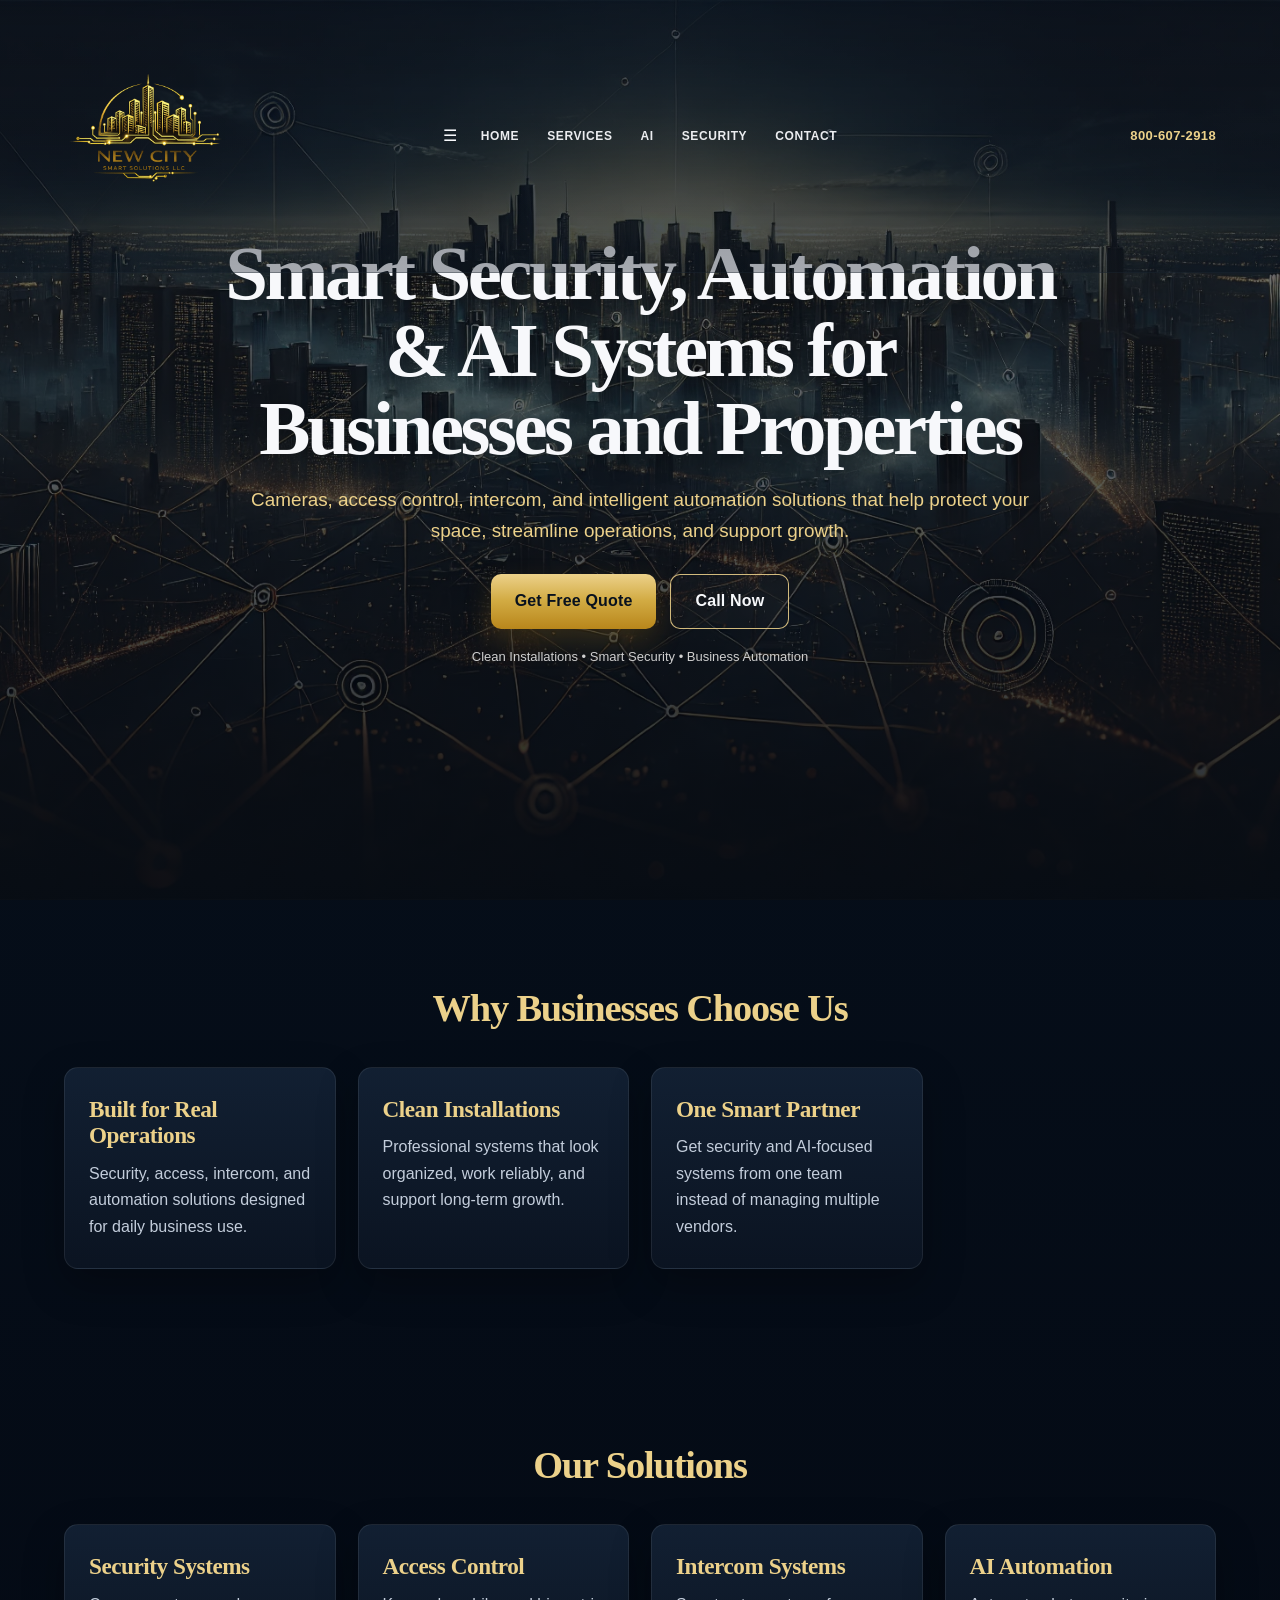
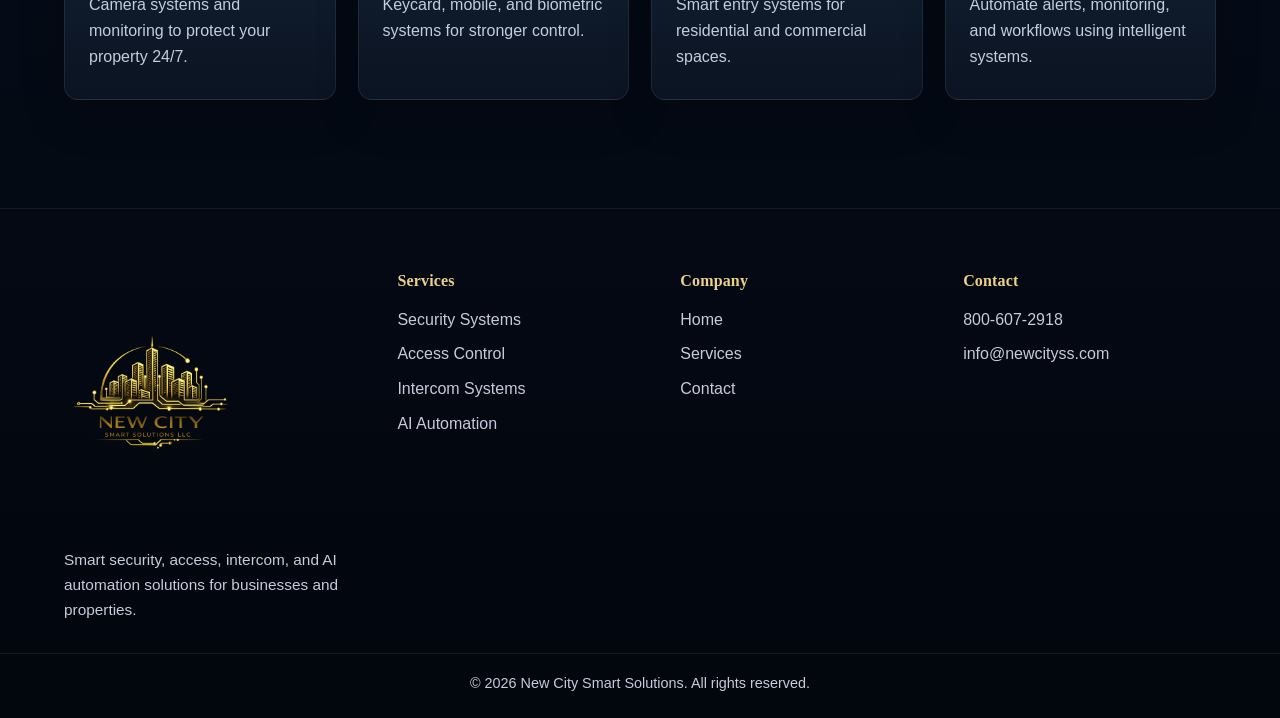
==== commit 9cef56e0: "Fix navigation structure in index.html" ====
--- a/index.html
+++ b/index.html
@@ -15,8 +15,7 @@
     <div class="brand">
       <img src="logo-primary.png" class="brand-logo" alt="New City Smart Solutions logo" />
     </div>
-
-    <nav class="main-nav">
+<div class="menu-button">☰</div>    <nav class="main-nav">
       <a href="index.html">Home</a>
       <a href="services.html">Services</a>
       <a href="ai-automation.html">AI</a>
@@ -34,66 +33,84 @@
 <section class="hero">
   <div class="hero-inner">
 
-    <h1>Engineering Smart Security &amp; Infrastructure Solutions</h1>
+    <h1>Smart Security, Automation &amp; AI Systems for Businesses and Properties</h1>
 
-    <p class="hero-tagline">
-      Integrated Surveillance &bull; Access Control &bull; Intercom &bull; AI Monitoring
+    <p>
+      Cameras, access control, intercom, and intelligent automation solutions that help protect your space, streamline operations, and support growth.
     </p>
 
     <div class="buttons">
-      <a href="contact.html" class="btn gold">Request Site Survey</a>
-      <a href="contact.html" class="btn outline">Get a Quote</a>
+      <a href="contact.html" class="btn gold">Get Free Quote</a>
+      <a href="tel:18006072918" class="btn outline">Call Now</a>
+    </div>
+
+    <p style="margin-top:18px; font-size:13px; color:#cfcfcf;">
+      Clean Installations • Smart Security • Business Automation
+    </p>
+
+  </div>
+</section>
+
+<section class="services">
+  <h2>Why Businesses Choose Us</h2>
+
+  <div class="service-grid">
+
+    <div class="service-card">
+      <h3>Built for Real Operations</h3>
+      <p>
+        Security, access, intercom, and automation solutions designed for daily business use.
+      </p>
+    </div>
+
+    <div class="service-card">
+      <h3>Clean Installations</h3>
+      <p>
+        Professional systems that look organized, work reliably, and support long-term growth.
+      </p>
+    </div>
+
+    <div class="service-card">
+      <h3>One Smart Partner</h3>
+      <p>
+        Get security and AI-focused systems from one team instead of managing multiple vendors.
+      </p>
     </div>
 
   </div>
 </section>
 
-<section class="mission">
-  <h2>Our Mission</h2>
-  <p>
-    To design and deploy intelligent security and infrastructure systems that protect businesses, safeguard investments, and deliver <strong>reliable performance</strong> when it matters most.
-  </p>
-</section>
-
 <section class="services">
   <h2>Our Solutions</h2>
 
-  <div class="solution-grid">
+  <div class="service-grid">
 
-    <a href="security-systems.html" class="solution-card">
-      <img src="service-surveillance.png" alt="Surveillance Systems" />
-      <div class="solution-card-overlay"></div>
-      <div class="solution-card-info">
-        <h3>Surveillance Systems</h3>
-        <p>AI Cameras &bull; Remote Monitoring</p>
-      </div>
+    <a href="security-systems.html" class="service-card">
+      <h3>Security Systems</h3>
+      <p>
+        Camera systems and monitoring to protect your property 24/7.
+      </p>
     </a>
 
-    <a href="access-control.html" class="solution-card">
-      <img src="access-control-hero.png" alt="Access Control" />
-      <div class="solution-card-overlay"></div>
-      <div class="solution-card-info">
-        <h3>Access Control</h3>
-        <p>Keycards &bull; Biometrics</p>
-      </div>
+    <a href="access-control.html" class="service-card">
+      <h3>Access Control</h3>
+      <p>
+        Keycard, mobile, and biometric systems for stronger control.
+      </p>
     </a>
 
-    <a href="intercom.html" class="solution-card">
-      <img src="service-intercom.png" alt="Intercom Systems" />
-      <div class="solution-card-overlay"></div>
-      <div class="solution-card-info">
-        <h3>Intercom Systems</h3>
-        <p>Multi-Tenant &bull; Office Buildings</p>
-      </div>
+    <a href="intercom.html" class="service-card">
+      <h3>Intercom Systems</h3>
+      <p>
+        Smart entry systems for residential and commercial spaces.
+      </p>
     </a>
 
-    <a href="ai-automation.html" class="solution-card">
-      <img src="service-ai.png" alt="AI Monitoring" />
-      <div class="solution-card-overlay"></div>
-      <div class="solution-card-info">
-        <h3>AI Monitoring</h3>
-        <p>Advanced Analytics &bull; Threat Detection</p>
-      </div>
+    <a href="ai-automation.html" class="service-card">
+      <h3>AI Automation</h3>
+      <p>
+        Automate alerts, monitoring, and workflows using intelligent systems.
+      </p>
     </a>
 
   </div>
--- a/style.css
+++ b/style.css
@@ -1,12 +1,24 @@
 :root{
-  --gold:#cba234;
-  --gold-soft:#e1c16f;
-  --bg:#000;
-  --bg-card:#101010;
-  --bg-footer:#070707;
-  --text:#ffffff;
-  --muted:#cfcfcf;
-  --border:rgba(255,255,255,0.10);
+  --gold:#d2ab43;
+  --gold-soft:#ecd18a;
+  --gold-deep:#b8861b;
+
+  --bg:#07111d;
+  --bg-deep:#030812;
+  --bg-card:#0d1828;
+  --bg-card-2:#122033;
+  --bg-footer:#040914;
+
+  --header-top:rgba(6,16,29,0.58);
+  --header-bottom:rgba(6,16,29,0.34);
+  --header-mobile-top:rgba(5,12,22,0.98);
+  --header-mobile-bottom:rgba(8,18,31,0.95);
+
+  --text:#f7f8fb;
+  --muted:#c3cddb;
+  --border:rgba(255,255,255,0.08);
+  --shadow:0 16px 40px rgba(0,0,0,0.28);
+
   --max:1200px;
 }
 
@@ -22,10 +34,12 @@
 }
 
 body{
-  font-family:Arial, sans-serif;
-  background:var(--bg);
+  font-family:"Helvetica Neue", Arial, sans-serif;
+  background:
+    radial-gradient(circle at top, rgba(20,42,72,0.30), transparent 36%),
+    linear-gradient(180deg, var(--bg) 0%, var(--bg-deep) 100%);
   color:var(--text);
-  line-height:1.5;
+  line-height:1.55;
 }
 
 a{
@@ -36,6 +50,13 @@
 img{
   display:block;
   max-width:100%;
+}
+
+h1,
+h2,
+h3{
+  font-family:Georgia, "Times New Roman", ui-serif, serif;
+  font-weight:700;
 }
 
 /* HEADER */
@@ -44,18 +65,23 @@
   top:0;
   left:0;
   width:100%;
-  background:rgba(0,0,0,0.22);
+  background:linear-gradient(
+    180deg,
+    var(--header-top),
+    var(--header-bottom)
+  );
+  border-bottom:1px solid rgba(255,255,255,0.04);
   z-index:100;
 }
 
 .header-shell{
-  display:flex;
-  align-items:center;
-  justify-content:space-between;
   width:100%;
   max-width:var(--max);
   margin:0 auto;
-  padding:14px 24px;
+  padding:10px 24px;
+  display:flex;
+  align-items:center;
+  justify-content:space-between;
   gap:24px;
 }
 
@@ -66,7 +92,7 @@
 }
 
 .brand-logo{
-  width:150px;
+  width:152px;
   height:auto;
 }
 
@@ -75,29 +101,44 @@
   display:flex;
   justify-content:center;
   align-items:center;
-  gap:32px;
+  gap:28px;
 }
 
 .main-nav a{
+  font-family:"Helvetica Neue", Arial, sans-serif;
   color:var(--text);
-  font-size:14px;
-  font-weight:600;
-  letter-spacing:0.02em;
-  transition:opacity 0.2s ease;
+  font-size:12px;
+  font-weight:700;
+  letter-spacing:0.05em;
+  text-transform:uppercase;
+  opacity:0.95;
+  transition:opacity 0.2s ease, transform 0.2s ease, color 0.2s ease;
 }
 
 .main-nav a:hover{
-  opacity:0.75;
+  opacity:1;
+  color:var(--gold-soft);
+  transform:translateY(-1px);
 }
 
 .header-phone{
   flex:1;
+  display:flex;
+  justify-content:flex-end;
+  align-items:center;
   text-align:right;
-  color:var(--gold);
+  color:var(--gold-soft);
+  font-family:"Helvetica Neue", Arial, sans-serif;
   font-weight:700;
+  font-size:13px;
+  letter-spacing:0.03em;
   white-space:nowrap;
-  font-size:14px;
-  letter-spacing:0.02em;
+  transition:opacity 0.2s ease, color 0.2s ease;
+}
+
+.header-phone:hover{
+  opacity:1;
+  color:#f4db98;
 }
 
 /* HOME HERO */
@@ -107,126 +148,34 @@
   align-items:center;
   justify-content:center;
   text-align:center;
-  padding:132px 24px 72px;
+  padding:116px 24px 96px;
   background:
-    linear-gradient(rgba(0,0,0,0.25), rgba(0,0,0,0.80)),
+    linear-gradient(rgba(4,10,18,0.42), rgba(4,10,18,0.88)),
     url("hero-city.webp") center/cover no-repeat;
-}
-
-.hero-tagline{
-  max-width:760px;
-  margin:0 auto 6px;
-  color:var(--gold-soft);
-  font-size:clamp(1rem, 2vw, 1.18rem);
-  line-height:1.55;
-  letter-spacing:0.01em;
 }
 
 .hero-inner{
   width:100%;
-  max-width:860px;
+  max-width:920px;
   position:relative;
   z-index:2;
 }
 
 .hero h1{
-  font-size:clamp(2.4rem, 6vw, 4.5rem);
-  line-height:1.05;
-  letter-spacing:-0.03em;
+  font-size:clamp(2.8rem, 6vw, 5.1rem);
+  line-height:1.01;
+  letter-spacing:-0.045em;
   margin-bottom:18px;
+  text-wrap:balance;
+  text-shadow:0 6px 26px rgba(0,0,0,0.32);
 }
 
 .hero p{
-  max-width:760px;
+  max-width:780px;
   margin:0 auto 18px;
   color:var(--gold-soft);
-  font-size:clamp(1rem, 2vw, 1.2rem);
-  line-height:1.55;
-}
-
-/* MISSION SECTION */
-.mission{
-  max-width:760px;
-  margin:0 auto;
-  padding:64px 24px;
-  text-align:center;
-  border-top:1px solid var(--border);
-}
-
-.mission h2{
-  color:var(--gold);
-  font-size:0.85rem;
-  font-weight:700;
-  letter-spacing:0.18em;
-  text-transform:uppercase;
-  margin-bottom:20px;
-}
-
-.mission p{
-  color:var(--text);
-  font-size:clamp(1rem, 2vw, 1.15rem);
-  line-height:1.7;
-}
-
-.mission strong{
-  color:var(--gold);
-}
-
-/* SOLUTION IMAGE CARDS */
-.solution-grid{
-  display:grid;
-  grid-template-columns:repeat(4,1fr);
-  gap:0;
-  border-top:1px solid var(--border);
-  overflow:hidden;
-}
-
-.solution-card{
-  position:relative;
-  display:block;
-  overflow:hidden;
-  aspect-ratio:3/4;
-  text-decoration:none;
-}
-
-.solution-card img{
-  width:100%;
-  height:100%;
-  object-fit:cover;
-  display:block;
-  transition:transform 0.35s ease;
-}
-
-.solution-card:hover img{
-  transform:scale(1.05);
-}
-
-.solution-card-overlay{
-  position:absolute;
-  inset:0;
-  background:linear-gradient(transparent 30%, rgba(0,0,0,0.80) 100%);
-  pointer-events:none;
-}
-
-.solution-card-info{
-  position:absolute;
-  bottom:0;
-  left:0;
-  right:0;
-  padding:22px 18px;
-}
-
-.solution-card-info h3{
-  color:var(--gold);
-  font-size:1.05rem;
-  margin-bottom:6px;
-  line-height:1.2;
-}
-
-.solution-card-info p{
-  color:var(--muted);
-  font-size:0.82rem;
-  line-height:1.4;
+  font-size:clamp(1rem, 2vw, 1.18rem);
+  line-height:1.6;
 }
 
 /* SERVICE HERO */
@@ -237,7 +186,7 @@
   justify-content:center;
   text-align:center;
   position:relative;
-  padding:140px 24px 80px;
+  padding:124px 24px 96px;
   background-position:center;
   background-size:cover;
   background-repeat:no-repeat;
@@ -246,27 +195,28 @@
 .hero-overlay{
   position:absolute;
   inset:0;
-  background:linear-gradient(rgba(0,0,0,0.30), rgba(0,0,0,0.82));
+  background:linear-gradient(rgba(4,10,18,0.26), rgba(4,10,18,0.84));
 }
 
 .service-hero .hero-inner{
   width:100%;
-  max-width:860px;
+  max-width:900px;
   position:relative;
   z-index:2;
 }
 
 .service-hero h1{
-  font-size:clamp(2.3rem, 6vw, 4rem);
-  line-height:1.08;
-  letter-spacing:-0.03em;
+  font-size:clamp(2.5rem, 6vw, 4.3rem);
+  line-height:1.03;
+  letter-spacing:-0.04em;
   margin-bottom:12px;
+  text-shadow:0 6px 26px rgba(0,0,0,0.30);
 }
 
 .service-hero p{
   color:var(--gold-soft);
-  font-size:clamp(1rem, 2vw, 1.18rem);
-  line-height:1.5;
+  font-size:clamp(1rem, 2vw, 1.14rem);
+  line-height:1.6;
   margin:0 auto 18px;
   max-width:720px;
 }
@@ -276,51 +226,54 @@
   display:flex;
   flex-direction:column;
   gap:14px;
-  margin-top:26px;
+  margin-top:28px;
 }
 
 .btn{
   display:inline-flex;
   align-items:center;
   justify-content:center;
-  min-height:50px;
-  padding:14px 22px;
-  border-radius:8px;
-  font-weight:700;
+  min-height:52px;
+  padding:14px 24px;
+  border-radius:10px;
+  font-family:"Helvetica Neue", Arial, sans-serif;
+  font-weight:800;
+  letter-spacing:0.01em;
   text-align:center;
-  transition:transform 0.2s ease, opacity 0.2s ease;
+  transition:transform 0.2s ease, opacity 0.2s ease, box-shadow 0.2s ease, border-color 0.2s ease;
 }
 
 .btn:hover{
   transform:translateY(-1px);
-  opacity:0.96;
+  opacity:0.98;
 }
 
 .gold{
-  background:var(--gold);
-  color:#000;
+  background:linear-gradient(180deg, #ecd18a 0%, #d2ab43 48%, #b8861b 100%);
+  color:#08111e;
+  box-shadow:0 12px 28px rgba(184,134,27,0.22);
 }
 
 .outline{
-  border:1px solid var(--gold);
+  border:1px solid rgba(236,209,138,0.88);
   color:var(--text);
-  background:transparent;
+  background:rgba(255,255,255,0.02);
 }
 
 /* SECTIONS */
 .services{
   max-width:var(--max);
   margin:0 auto;
-  padding:72px 24px;
+  padding:88px 24px;
 }
 
 .services h2{
-  color:var(--gold);
+  color:var(--gold-soft);
   text-align:center;
-  margin-bottom:34px;
-  font-size:clamp(1.8rem, 3vw, 2.4rem);
-  line-height:1.1;
-  letter-spacing:-0.02em;
+  margin-bottom:38px;
+  font-size:clamp(2rem, 3vw, 2.7rem);
+  line-height:1.06;
+  letter-spacing:-0.03em;
 }
 
 .services > p{
@@ -336,30 +289,33 @@
 
 .service-card{
   display:block;
-  background:var(--bg-card);
+  background:
+    linear-gradient(180deg, rgba(18,32,51,0.98), rgba(11,20,34,0.98));
   border:1px solid var(--border);
-  border-radius:12px;
-  padding:26px 22px;
-  transition:transform 0.2s ease, border-color 0.2s ease;
+  border-radius:14px;
+  padding:28px 24px;
+  box-shadow:var(--shadow);
+  transition:transform 0.2s ease, border-color 0.2s ease, box-shadow 0.2s ease;
 }
 
 .service-card:hover{
   transform:translateY(-3px);
-  border-color:rgba(203,162,52,0.45);
+  border-color:rgba(210,171,67,0.42);
+  box-shadow:0 20px 42px rgba(0,0,0,0.34);
 }
 
 .service-card h3{
-  color:var(--gold);
-  margin-bottom:10px;
-  font-size:1.35rem;
-  line-height:1.2;
-  letter-spacing:-0.01em;
+  color:var(--gold-soft);
+  margin-bottom:12px;
+  font-size:1.45rem;
+  line-height:1.15;
+  letter-spacing:-0.02em;
 }
 
 .service-card p{
   color:var(--muted);
-  font-size:0.98rem;
-  line-height:1.6;
+  font-size:1rem;
+  line-height:1.65;
 }
 
 /* FORM */
@@ -378,10 +334,10 @@
 input,
 textarea{
   width:100%;
-  padding:14px 16px;
+  padding:15px 16px;
   border:1px solid var(--border);
-  border-radius:8px;
-  background:#0b0b0b;
+  border-radius:10px;
+  background:#0a1422;
   color:var(--text);
 }
 
@@ -392,7 +348,7 @@
 
 /* FOOTER */
 .site-footer{
-  background:var(--bg-footer);
+  background:linear-gradient(180deg, var(--bg-footer), #02060d);
   border-top:1px solid var(--border);
   margin-top:20px;
 }
@@ -400,10 +356,10 @@
 .footer-shell{
   max-width:var(--max);
   margin:0 auto;
-  padding:56px 24px 28px;
+  padding:60px 24px 30px;
   display:grid;
   grid-template-columns:1fr;
-  gap:28px;
+  gap:30px;
 }
 
 .footer-brand{
@@ -413,15 +369,15 @@
 }
 
 .footer-logo{
-  width:170px;
+  width:176px;
   height:auto;
 }
 
 .footer-copy{
   color:var(--muted);
-  max-width:340px;
-  font-size:0.95rem;
-  line-height:1.6;
+  max-width:360px;
+  font-size:0.96rem;
+  line-height:1.65;
 }
 
 .footer-column{
@@ -431,9 +387,10 @@
 }
 
 .footer-column h3{
-  color:var(--gold);
+  color:var(--gold-soft);
   font-size:1rem;
   margin-bottom:4px;
+  letter-spacing:0.01em;
 }
 
 .footer-column a{
@@ -447,7 +404,7 @@
 
 .footer-bottom{
   border-top:1px solid var(--border);
-  padding:18px 24px calc(18px + env(safe-area-inset-bottom, 0px));
+  padding:18px 24px 24px;
   text-align:center;
   color:var(--muted);
   font-size:0.9rem;
@@ -466,7 +423,7 @@
   }
 
   .brand-logo{
-    width:165px;
+    width:168px;
   }
 
   .service-grid{
@@ -490,39 +447,52 @@
   .site-header{
     position:sticky;
     top:0;
-    background:rgba(0,0,0,0.82);
+    background:linear-gradient(
+      180deg,
+      rgba(5,12,22,0.99),
+      rgba(8,18,31,0.96)
+    );
     backdrop-filter:none;
   }
 
   .header-shell{
+    max-width:430px;
+    margin:0 auto;
     flex-direction:column;
     align-items:center;
-    gap:8px;
-    padding:10px 16px 12px;
-  }
-
-  .brand,
-  .main-nav,
-  .header-phone{
+    justify-content:center;
+    gap:12px;
+    padding:14px 16px 14px;
+  }
+
+  .brand{
+    width:100%;
+    flex:none;
+    display:flex;
+    justify-content:center;
+    align-items:center;
+  }
+
+  .brand-logo{
+    width:128px;
+    margin:0 auto;
+  }
+
+  .main-nav{
     flex:none;
     width:100%;
+    max-width:390px;
+    display:flex;
+    flex-wrap:wrap;
     justify-content:center;
-    text-align:center;
-  }
-
-  .brand-logo{
-    width:132px;
-    margin:0 auto;
-  }
-
-  .main-nav{
-    flex-wrap:wrap;
-    gap:8px 14px;
+    align-items:center;
+    gap:10px 18px;
   }
 
   .main-nav a{
     font-size:12px;
     line-height:1.2;
+    letter-spacing:0.05em;
   }
 
   .header-phone{
@@ -531,39 +501,34 @@
 
   .hero{
     min-height:auto;
-    padding:72px 20px 64px;
+    padding:88px 20px 156px;
   }
 
   .hero h1{
-    font-size:clamp(2rem, 8vw, 3.2rem);
-    line-height:1.08;
-  }
-
-  .hero p,
-  .hero-tagline{
+    font-size:clamp(2.15rem, 8vw, 3.25rem);
+    line-height:1.06;
+  }
+
+  .hero p{
     font-size:1rem;
-    line-height:1.5;
+    line-height:1.55;
   }
 
   .service-hero{
     min-height:auto;
-    padding:72px 20px 64px;
+    padding:88px 20px 140px;
   }
 
   .service-hero h1{
-    font-size:clamp(2rem, 8vw, 3rem);
+    font-size:clamp(2.1rem, 8vw, 3.1rem);
   }
 
   .services{
-    padding:56px 16px;
-  }
-
-  .mission{
-    padding:48px 16px;
-  }
-
-  .solution-grid{
-    grid-template-columns:repeat(2, 1fr);
+    padding:60px 16px;
+  }
+
+  .service-card{
+    padding:24px 20px;
   }
 
   .footer-shell{
@@ -571,7 +536,7 @@
   }
 
   .footer-bottom{
-    padding:16px 16px calc(82px + env(safe-area-inset-bottom, 0px));
+    padding:16px 16px 24px;
   }
 
   .mobile-call-bar{
@@ -585,11 +550,11 @@
     min-height:54px;
     padding:14px 18px;
     border-radius:999px;
-    background:var(--gold);
-    color:#000;
+    background:linear-gradient(180deg, #ecd18a 0%, #d2ab43 48%, #b8861b 100%);
+    color:#08111e;
     font-weight:800;
     font-size:15px;
     z-index:200;
-    box-shadow:0 10px 30px rgba(0,0,0,0.35);
-  }
-}
+    box-shadow:0 12px 30px rgba(0,0,0,0.35);
+  }
+}
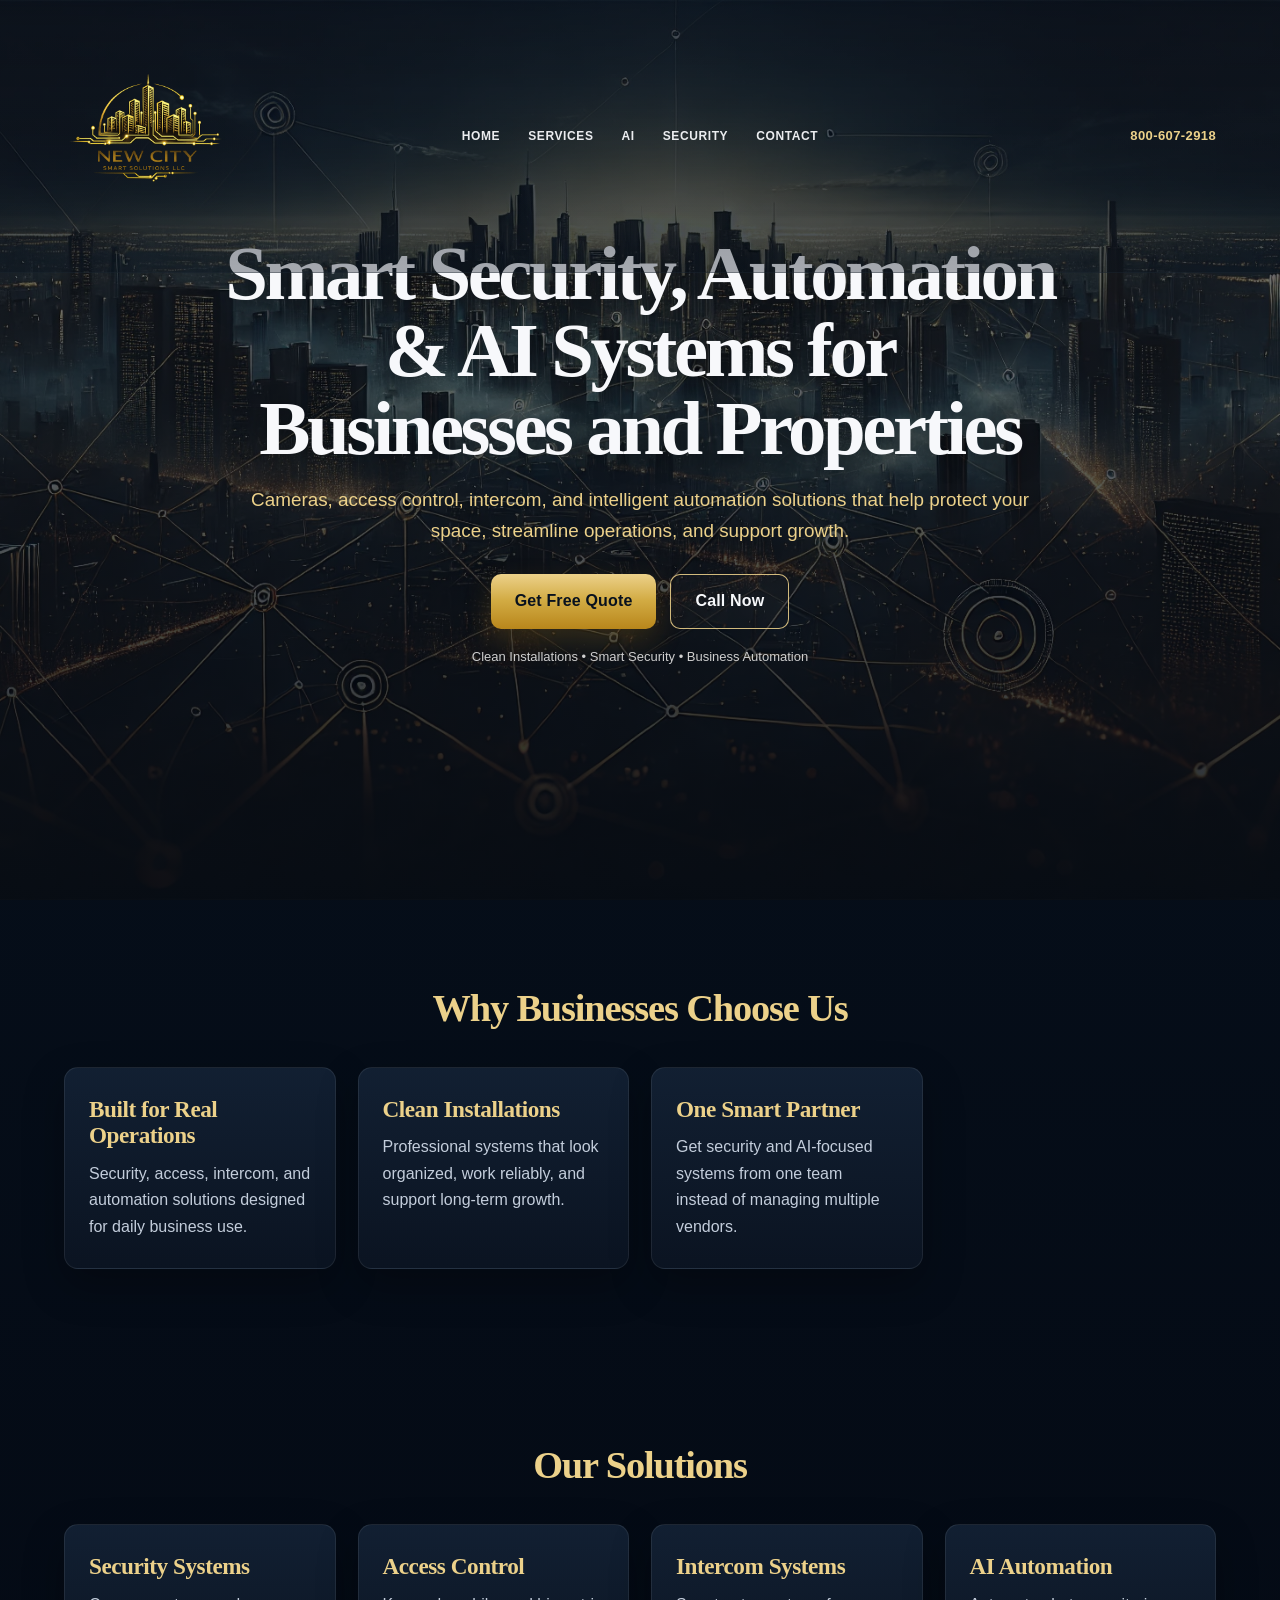
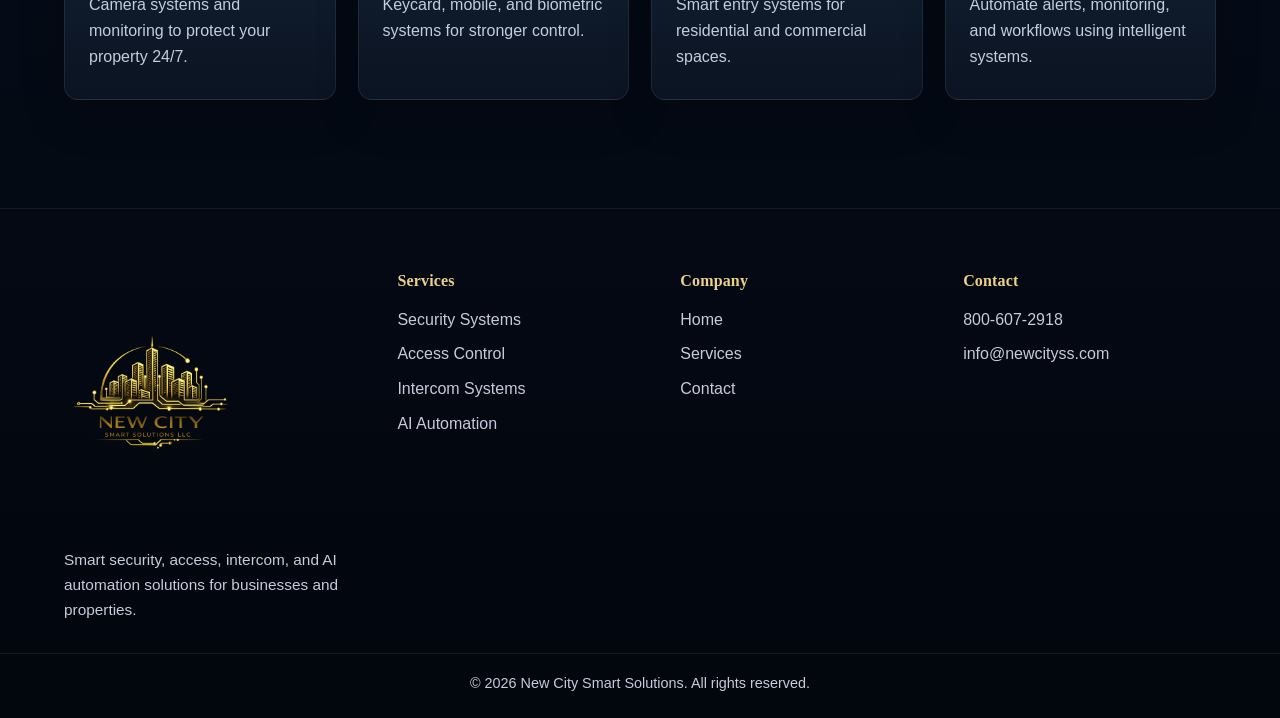
==== commit 4012462b: "Change phone number to a clickable link" ====
--- a/index.html
+++ b/index.html
@@ -23,10 +23,7 @@
       <a href="contact.html">Contact</a>
     </nav>
 
-    <div class="header-phone">
-      800-607-2918
-    </div>
-
+   <a href="tel:18006072918" class="header-phone">800-607-2918</a>
   </div>
 </header>
 
@@ -155,6 +152,9 @@
 </footer>
 
 <a href="tel:18006072918" class="mobile-call-bar">Call Now • 800-607-2918</a>
-
-</body>
+<script>
+document.querySelector(".menu-button").onclick = function(){
+  document.body.classList.toggle("menu-open");
+}
+</script></body>
 </html>
--- a/style.css
+++ b/style.css
@@ -557,4 +557,39 @@
     z-index:200;
     box-shadow:0 12px 30px rgba(0,0,0,0.35);
   }
-}
+}/* SIMPLE MOBILE MENU FIX */
+.menu-button{
+  display:none;
+}
+
+/* ONLY on phone */
+@media(max-width:768px){
+
+  .menu-button{
+    display:block;
+    position:absolute;
+    right:20px;
+    top:18px;
+    font-size:26px;
+    color:var(--gold-soft);
+    cursor:pointer;
+  }
+
+  .main-nav{
+    display:none;
+    position:absolute;
+    top:70px;
+    left:20px;
+    right:20px;
+    background:#08131f;
+    border-radius:12px;
+    padding:20px;
+    flex-direction:column;
+    gap:15px;
+    text-align:center;
+  }
+
+  body.menu-open .main-nav{
+    display:flex;
+  }
+}
